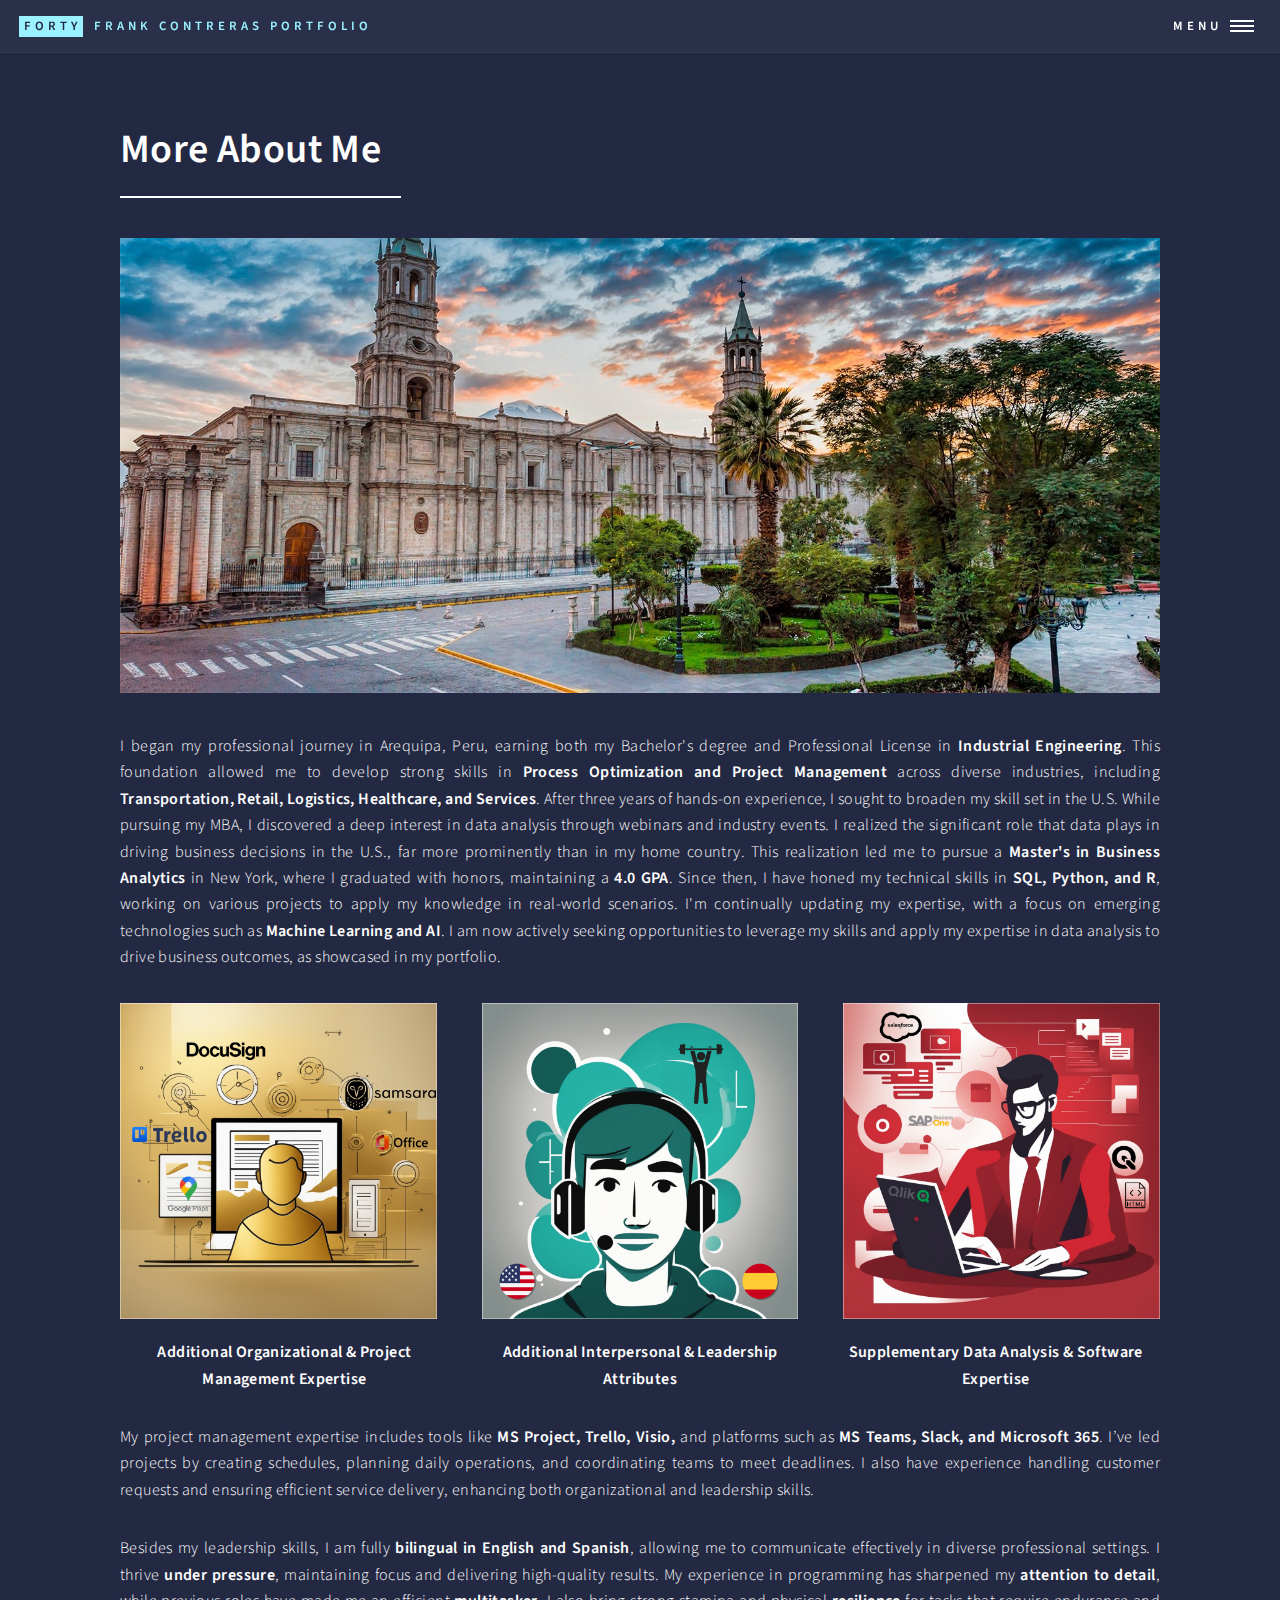
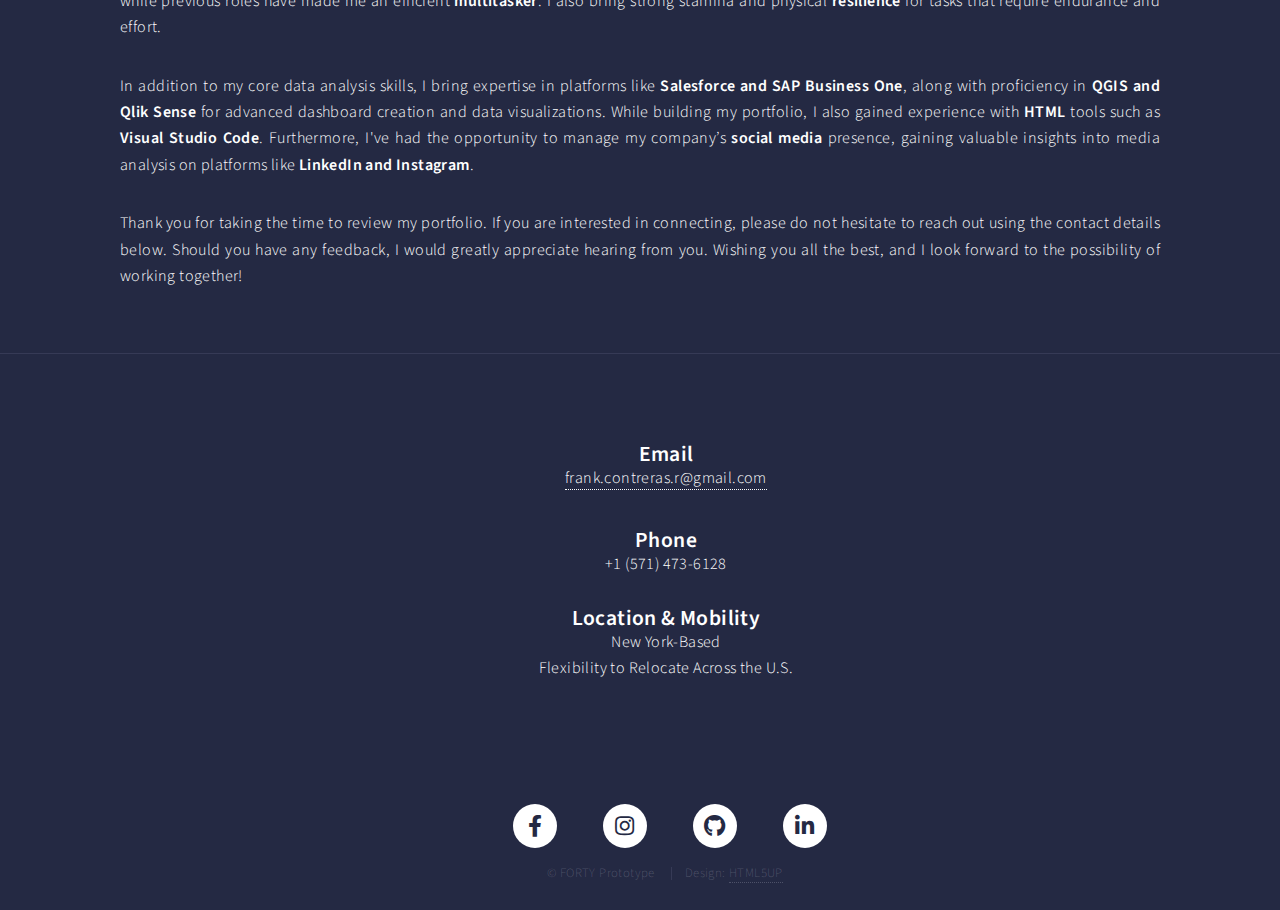
==== generic.html @ 49989ccb "Add files via upload" ====
<!DOCTYPE HTML>
<!--
	Forty by HTML5 UP
	html5up.net | @ajlkn
	Free for personal and commercial use under the CCA 3.0 license (html5up.net/license)
-->
<html>
	<head>
		<title>Generic - Forty by HTML5 UP</title>
		<meta charset="utf-8" />
		<meta name="viewport" content="width=device-width, initial-scale=1, user-scalable=no" />
		<link rel="stylesheet" href="assets/css/main.css" />
		<noscript><link rel="stylesheet" href="assets/css/noscript.css" /></noscript>
	</head>
	<body class="is-preload">

		<!-- Wrapper -->
			<div id="wrapper">

				<!-- Header -->
					<header id="header">
						<a href="index.html" class="logo"><strong>Forty</strong> <span>Frank Contreras Portfolio</span></a>
						<nav>
							<a href="#menu">Menu</a>
						</nav>
					</header>

				<!-- Menu -->
					<nav id="menu">
						<ul class="links">
							<li><a href="index.html">Home</a></li>
							<li><a href="generic.html">About Me</a></li>							
						</ul>
						<ul class="actions stacked">
							<li><a href="https://www.linkedin.com/in/frankcontrerasramos/details/certifications/" class="button primary fit">Explore Certifications</a></li>
							<li><a href="https://waykitech.com/" class="button fit">Consulting Services</a></li>
							
						</ul>
					</nav>

				<!-- Main -->
					<div id="main" class="alt">
							<style>
								.image-grid {
									display: flex;
									justify-content: space-between;
									gap: 45px;
									margin-top: 20px;									
								}
								.image-grid img {
									width: 100%; /* Ensures three images fit in one row with some spacing */
									height: auto;
								}
								.image-descriptions {
									display: flex;
									justify-content: space-between;
									margin-top: 20px;
								}
								.image-descriptions p {
									width: 31.6%;
									text-align: center;
								}
							</style>
						<!-- One -->
							<section id="one">
								<div class="inner">
									<header class="major">
										<h1>More About Me</h1>
									</header>
									<span class="image main"><img src="images/Generic.jpg" alt="" /></span>
									<p style="text-align: justify;">I began my professional journey in Arequipa, Peru, earning both my Bachelor's degree and Professional License in <b>Industrial Engineering</b>. This foundation allowed me to develop strong skills in <b>Process Optimization and Project Management</b> across diverse industries, including <b>Transportation, Retail, Logistics, Healthcare, and Services</b>. After three years of hands-on experience, I sought to broaden my skill set in the U.S. While pursuing my MBA, I discovered a deep interest in data analysis through webinars and industry events. I realized the significant role that data plays in driving business decisions in the U.S., far more prominently than in my home country. This realization led me to pursue a <b>Master's in Business Analytics</b> in New York, where I graduated with honors, maintaining a <b>4.0 GPA</b>. Since then, I have honed my technical skills in <b>SQL, Python, and R</b>, working on various projects to apply my knowledge in real-world scenarios. I'm continually updating my expertise, with a focus on emerging technologies such as <b>Machine Learning and AI</b>. I am now actively seeking opportunities to leverage my skills and apply my expertise in data analysis to drive business outcomes, as showcased in my portfolio.</p>
									
									<div class="image-grid">
										<span class="image"><img src="images/Skills01.jpg" alt="" /></span>
										<span class="image"><img src="images/Skills02.jpg" alt="" /></span>
										<span class="image"><img src="images/Skills03.jpg" alt="" /></span>
									</div>
									<div class="image-descriptions">
										<p><b>Additional Organizational & Project Management Expertise</b></p>
										<p><b>Additional Interpersonal & Leadership Attributes</b></p>
										<p><b>Supplementary Data Analysis & Software Expertise</b></p>
									</div>
									<p style="text-align: justify;">My project management expertise includes tools like <b>MS Project, Trello, Visio,</b> and platforms such as <b>MS Teams, Slack, and Microsoft 365</b>. I’ve led projects by creating schedules, planning daily operations, and coordinating teams to meet deadlines. I also have experience handling customer requests and ensuring efficient service delivery, enhancing both organizational and leadership skills.</p>
									<p style="text-align: justify;">Besides my leadership skills, I am fully <b>bilingual in English and Spanish</b>, allowing me to communicate effectively in diverse professional settings. I thrive <b>under pressure</b>, maintaining focus and delivering high-quality results. My experience in programming has sharpened my <b>attention to detail</b>, while previous roles have made me an efficient <b>multitasker</b>. I also bring strong stamina and physical <b>resilience</b> for tasks that require endurance and effort.</p>
									<p style="text-align: justify;">In addition to my core data analysis skills, I bring expertise in platforms like <b>Salesforce and SAP Business One</b>, along with proficiency in <b>QGIS and Qlik Sense</b> for advanced dashboard creation and data visualizations. While building my portfolio, I also gained experience with <b>HTML</b> tools such as <b>Visual Studio Code</b>. Furthermore, I've had the opportunity to manage my company’s <b>social media</b> presence, gaining valuable insights into media analysis on platforms like <b>LinkedIn and Instagram</b>.</p>
									<p style="text-align: justify;">Thank you for taking the time to review my portfolio. If you are interested in connecting, please do not hesitate to reach out using the contact details below. Should you have any feedback, I would greatly appreciate hearing from you. Wishing you all the best, and I look forward to the possibility of working together!</p>
								</div>
								
							</section>

					</div>

				<!-- Contact -->
				<section class="split-container">
					<div class="contact-section">
						<section>
							<div class="contact-method">
								<h3>Email</h3>
								<a href="https://mail.google.com/mail/u/0/?tab=rm&ogbl#inbox?compose=CllgCJZdBjcpvDpJVfNhsmKxRScvFkNspFSQgtRFnPgzQWhGccGJBnQRvLmhJVtBPKSPDkTdZDV"target="_blank" rel="noopener noreferrer">frank.contreras.r@gmail.com</a>
							</div>
							
						</section>
						<section>
							<div class="contact-method">
								<h3>Phone</h3>
								<span>+1 (571) 473-6128</span>
							</div>
						</section>
						<section>
							<div class="contact-method">
								<h3>Location & Mobility</h3>
								<span>New York-Based<br /> Flexibility to Relocate Across the U.S.</span>
							</div>
						</section>
																	
					</div>
					<div class="footer-section">
						<!-- Footer -->
						<footer id="footer">
							<div class="inner">
								<ul class="icons">
									<li><a href="https://www.facebook.com/frank.contreras.927/" class="icon brands alt fa-facebook-f"><span class="label">Facebook</span></a></li>
									<li><a href="https://www.instagram.com/frank.contreras.927/" class="icon brands alt fa-instagram"><span class="label">Instagram</span></a></li>
									<li><a href="https://github.com/FrankCoRa" class="icon brands alt fa-github"><span class="label">GitHub</span></a></li>
									<li><a href="https://www.linkedin.com/in/frankcontrerasramos/" class="icon brands alt fa-linkedin-in"><span class="label">LinkedIn</span></a></li>
								</ul>
								<ul class="copyright">
									<li>&copy; FORTY Prototype</li>
									<li style="margin-right: -50px;">Design: <a href="https://html5up.net">HTML5UP</a></li>
								</ul>
								
							</div>
						</footer>
					</div>
					
					<style>/* Container for contact info */
						.contact-section {
							display: flex;
							flex-direction: column;   /* Stack the sections vertically */
							justify-content: center;  /* Center the content vertically */
							align-items: center;      /* Center the content horizontally */
							height: 50vh;            /* Full viewport height for vertical centering */
							text-align: center;       /* Center text inside the sections */
						}
						
						/* Each contact method should have space and be centered */
						.contact-method {
							margin-bottom: 40px; /* Space between each contact method */
						}
						
						/* Optional styling for links */
						.contact-method a {
							text-decoration: none; /* Remove underline from links */
							color: #ffffff;           /* Black text for links, you can customize */
						}
						
						.contact-method span, .contact-method h3 {
							display: block;
							margin: -8px 0; /* Add some space between title and content */
						}
						/* Flexbox container for the footer */
						#footer .inner {
							display: flex;
							flex-direction: column;
							align-items: center;   /* Center align all content */
							justify-content: center;
						}
					
						.icons {
							list-style: none;
							display: flex;
							justify-content: center;   /* Ensure horizontal centering */
							align-items: center;       /* Ensure vertical alignment */
							gap: 30px;                 /* Adjust spacing between icons */
							padding: 0;
							margin: 0px auto;         /* Center horizontally within the container */
							position: relative;        /* Position the icons relative to its container */
							left: 30px;                /* Shift the icons 20px to the right */
						}		

						/* Individual list items (icons) */
						.icons li {
							display: inline-block;
							text-align: center;        /* Center the content inside each list item */
						}

						/* Styling for icons */
						.icons .icon {
							font-size: 22px;           /* Increase the icon size if desired */
						}
					
						/* Optional: Adjust the size of the entire footer section */
						.footer-section {
							text-align: center;
							padding: 0px 0;
							background-color: #242943; /* Optional: Add background color */
						}
					
						/* Styling for copyright text */
						.copyright {
							margin-top: 15px;
						}
					
						/* General reset for margins and padding */
						h3, a, span {
							margin: 0;
							padding: 0;
						}
					</style>
				</section>

			</div>

		<!-- Scripts -->
			<script src="assets/js/jquery.min.js"></script>
			<script src="assets/js/jquery.scrolly.min.js"></script>
			<script src="assets/js/jquery.scrollex.min.js"></script>
			<script src="assets/js/browser.min.js"></script>
			<script src="assets/js/breakpoints.min.js"></script>
			<script src="assets/js/util.js"></script>
			<script src="assets/js/main.js"></script>

	</body>
</html>
---- assets/css/main.css ----
@import url(fontawesome-all.min.css);
@import url("https://fonts.googleapis.com/css?family=Source+Sans+Pro:300,300italic,600,600italic");

/*
	Forty by HTML5 UP
	html5up.net | @ajlkn
	Free for personal and commercial use under the CCA 3.0 license (html5up.net/license)
*/

html, body, div, span, applet, object,
iframe, h1, h2, h3, h4, h5, h6, p, blockquote,
pre, a, abbr, acronym, address, big, cite,
code, del, dfn, em, img, ins, kbd, q, s, samp,
small, strike, strong, sub, sup, tt, var, b,
u, i, center, dl, dt, dd, ol, ul, li, fieldset,
form, label, legend, table, caption, tbody,
tfoot, thead, tr, th, td, article, aside,
canvas, details, embed, figure, figcaption,
footer, header, hgroup, menu, nav, output, ruby,
section, summary, time, mark, audio, video {
	margin: 0;
	padding: 0;
	border: 0;
	font-size: 100%;
	font: inherit;
	vertical-align: baseline;}

article, aside, details, figcaption, figure,
footer, header, hgroup, menu, nav, section {
	display: block;}

body {
	line-height: 1;
}

ol, ul {
	list-style: none;
}

blockquote, q {
	quotes: none;
}

	blockquote:before, blockquote:after, q:before, q:after {
		content: '';
		content: none;
	}

table {
	border-collapse: collapse;
	border-spacing: 0;
}

body {
	-webkit-text-size-adjust: none;
}

mark {
	background-color: transparent;
	color: inherit;
}

input::-moz-focus-inner {
	border: 0;
	padding: 0;
}

input, select, textarea {
	-moz-appearance: none;
	-webkit-appearance: none;
	-ms-appearance: none;
	appearance: none;
}

/* Basic */

	@-ms-viewport {
		width: device-width;
	}

	body {
		-ms-overflow-style: scrollbar;
	}

	@media screen and (max-width: 480px) {

		html, body {
			min-width: 320px;
		}

	}

	html {
		box-sizing: border-box;
	}

	*, *:before, *:after {
		box-sizing: inherit;
	}

	body {
		background: #242943;
	}

		body.is-preload *, body.is-preload *:before, body.is-preload *:after {
			-moz-animation: none !important;
			-webkit-animation: none !important;
			-ms-animation: none !important;
			animation: none !important;
			-moz-transition: none !important;
			-webkit-transition: none !important;
			-ms-transition: none !important;
			transition: none !important;
		}

/* Type */

	body, input, select, textarea {
		color: #ffffff;
		font-family: "Source Sans Pro", Helvetica, sans-serif;
		font-size: 17pt;
		font-weight: 300;
		letter-spacing: 0.025em;
		line-height: 1.65;
	}

		@media screen and (max-width: 1680px) {

			body, input, select, textarea {
				font-size: 14pt;
			}

		}

		@media screen and (max-width: 1280px) {

			body, input, select, textarea {
				font-size: 12pt;
			}

		}

		@media screen and (max-width: 360px) {

			body, input, select, textarea {
				font-size: 11pt;
			}

		}

	a {
		-moz-transition: color 0.2s ease-in-out, border-bottom-color 0.2s ease-in-out;
		-webkit-transition: color 0.2s ease-in-out, border-bottom-color 0.2s ease-in-out;
		-ms-transition: color 0.2s ease-in-out, border-bottom-color 0.2s ease-in-out;
		transition: color 0.2s ease-in-out, border-bottom-color 0.2s ease-in-out;
		border-bottom: dotted 1px;
		color: inherit;
		text-decoration: none;
	}

		a:hover {
			border-bottom-color: transparent;
			color: #9bf1ff !important;
		}

		a:active {
			color: #53e3fb !important;
		}

	strong, b {
		color: #ffffff;
		font-weight: 600;
	}

	em, i {
		font-style: italic;
	}

	p {
		margin: 0 0 2em 0;
	}

	h1, h2, h3, h4, h5, h6 {
		color: #ffffff;
		font-weight: 600;
		line-height: 1.65;
		margin: 0 0 1em 0;
	}

		h1 a, h2 a, h3 a, h4 a, h5 a, h6 a {
			color: inherit;
			border-bottom: 0;
		}

	h1 {
		font-size: 2.5em;
	}

	h2 {
		font-size: 1.75em;
	}

	h3 {
		font-size: 1.35em;
	}

	h4 {
		font-size: 1.1em;
	}

	h5 {
		font-size: 0.9em;
	}

	h6 {
		font-size: 0.7em;
	}

	@media screen and (max-width: 736px) {

		h1 {
			font-size: 2em;
		}

		h2 {
			font-size: 1.5em;
		}

		h3 {
			font-size: 1.25em;
		}

	}

	sub {
		font-size: 0.8em;
		position: relative;
		top: 0.5em;
	}

	sup {
		font-size: 0.8em;
		position: relative;
		top: -0.5em;
	}

	blockquote {
		border-left: solid 4px rgba(212, 212, 255, 0.1);
		font-style: italic;
		margin: 0 0 2em 0;
		padding: 0.5em 0 0.5em 2em;
	}

	code {
		background: rgba(212, 212, 255, 0.035);
		font-family: "Courier New", monospace;
		font-size: 0.9em;
		margin: 0 0.25em;
		padding: 0.25em 0.65em;
	}

	pre {
		-webkit-overflow-scrolling: touch;
		font-family: "Courier New", monospace;
		font-size: 0.9em;
		margin: 0 0 2em 0;
	}

		pre code {
			display: block;
			line-height: 1.75;
			padding: 1em 1.5em;
			overflow-x: auto;
		}

	hr {
		border: 0;
		border-bottom: solid 1px rgba(212, 212, 255, 0.1);
		margin: 2em 0;
	}

		hr.major {
			margin: 3em 0;
		}

	.align-left {
		text-align: left;
	}

	.align-center {
		text-align: center;
	}

	.align-right {
		text-align: right;
	}

/* Row */

	.row {
		display: flex;
		flex-wrap: wrap;
		box-sizing: border-box;
		align-items: stretch;
	}

		.row > * {
			box-sizing: border-box;
		}

		.row.gtr-uniform > * > :last-child {
			margin-bottom: 0;
		}

		.row.aln-left {
			justify-content: flex-start;
		}

		.row.aln-center {
			justify-content: center;
		}

		.row.aln-right {
			justify-content: flex-end;
		}

		.row.aln-top {
			align-items: flex-start;
		}

		.row.aln-middle {
			align-items: center;
		}

		.row.aln-bottom {
			align-items: flex-end;
		}

		.row > .imp {
			order: -1;
		}

		.row > .col-1 {
			width: 8.33333%;
		}

		.row > .off-1 {
			margin-left: 8.33333%;
		}

		.row > .col-2 {
			width: 16.66667%;
		}

		.row > .off-2 {
			margin-left: 16.66667%;
		}

		.row > .col-3 {
			width: 25%;
		}

		.row > .off-3 {
			margin-left: 25%;
		}

		.row > .col-4 {
			width: 33.33333%;
		}

		.row > .off-4 {
			margin-left: 33.33333%;
		}

		.row > .col-5 {
			width: 41.66667%;
		}

		.row > .off-5 {
			margin-left: 41.66667%;
		}

		.row > .col-6 {
			width: 50%;
		}

		.row > .off-6 {
			margin-left: 50%;
		}

		.row > .col-7 {
			width: 58.33333%;
		}

		.row > .off-7 {
			margin-left: 58.33333%;
		}

		.row > .col-8 {
			width: 66.66667%;
		}

		.row > .off-8 {
			margin-left: 66.66667%;
		}

		.row > .col-9 {
			width: 75%;
		}

		.row > .off-9 {
			margin-left: 75%;
		}

		.row > .col-10 {
			width: 83.33333%;
		}

		.row > .off-10 {
			margin-left: 83.33333%;
		}

		.row > .col-11 {
			width: 91.66667%;
		}

		.row > .off-11 {
			margin-left: 91.66667%;
		}

		.row > .col-12 {
			width: 100%;
		}

		.row > .off-12 {
			margin-left: 100%;
		}

		.row.gtr-0 {
			margin-top: 0;
			margin-left: 0em;
		}

			.row.gtr-0 > * {
				padding: 0 0 0 0em;
			}

			.row.gtr-0.gtr-uniform {
				margin-top: 0em;
			}

				.row.gtr-0.gtr-uniform > * {
					padding-top: 0em;
				}

		.row.gtr-25 {
			margin-top: 0;
			margin-left: -0.5em;
		}

			.row.gtr-25 > * {
				padding: 0 0 0 0.5em;
			}

			.row.gtr-25.gtr-uniform {
				margin-top: -0.5em;
			}

				.row.gtr-25.gtr-uniform > * {
					padding-top: 0.5em;
				}

		.row.gtr-50 {
			margin-top: 0;
			margin-left: -1em;
		}

			.row.gtr-50 > * {
				padding: 0 0 0 1em;
			}

			.row.gtr-50.gtr-uniform {
				margin-top: -1em;
			}

				.row.gtr-50.gtr-uniform > * {
					padding-top: 1em;
				}

		.row {
			margin-top: 0;
			margin-left: -2em;
		}

			.row > * {
				padding: 0 0 0 2em;
			}

			.row.gtr-uniform {
				margin-top: -2em;
			}

				.row.gtr-uniform > * {
					padding-top: 2em;
				}

		.row.gtr-150 {
			margin-top: 0;
			margin-left: -3em;
		}

			.row.gtr-150 > * {
				padding: 0 0 0 3em;
			}

			.row.gtr-150.gtr-uniform {
				margin-top: -3em;
			}

				.row.gtr-150.gtr-uniform > * {
					padding-top: 3em;
				}

		.row.gtr-200 {
			margin-top: 0;
			margin-left: -4em;
		}

			.row.gtr-200 > * {
				padding: 0 0 0 4em;
			}

			.row.gtr-200.gtr-uniform {
				margin-top: -4em;
			}

				.row.gtr-200.gtr-uniform > * {
					padding-top: 4em;
				}

		@media screen and (max-width: 1680px) {

			.row {
				display: flex;
				flex-wrap: wrap;
				box-sizing: border-box;
				align-items: stretch;
			}

				.row > * {
					box-sizing: border-box;
				}

				.row.gtr-uniform > * > :last-child {
					margin-bottom: 0;
				}

				.row.aln-left {
					justify-content: flex-start;
				}

				.row.aln-center {
					justify-content: center;
				}

				.row.aln-right {
					justify-content: flex-end;
				}

				.row.aln-top {
					align-items: flex-start;
				}

				.row.aln-middle {
					align-items: center;
				}

				.row.aln-bottom {
					align-items: flex-end;
				}

				.row > .imp-xlarge {
					order: -1;
				}

				.row > .col-1-xlarge {
					width: 8.33333%;
				}

				.row > .off-1-xlarge {
					margin-left: 8.33333%;
				}

				.row > .col-2-xlarge {
					width: 16.66667%;
				}

				.row > .off-2-xlarge {
					margin-left: 16.66667%;
				}

				.row > .col-3-xlarge {
					width: 25%;
				}

				.row > .off-3-xlarge {
					margin-left: 25%;
				}

				.row > .col-4-xlarge {
					width: 33.33333%;
				}

				.row > .off-4-xlarge {
					margin-left: 33.33333%;
				}

				.row > .col-5-xlarge {
					width: 41.66667%;
				}

				.row > .off-5-xlarge {
					margin-left: 41.66667%;
				}

				.row > .col-6-xlarge {
					width: 50%;
				}

				.row > .off-6-xlarge {
					margin-left: 50%;
				}

				.row > .col-7-xlarge {
					width: 58.33333%;
				}

				.row > .off-7-xlarge {
					margin-left: 58.33333%;
				}

				.row > .col-8-xlarge {
					width: 66.66667%;
				}

				.row > .off-8-xlarge {
					margin-left: 66.66667%;
				}

				.row > .col-9-xlarge {
					width: 75%;
				}

				.row > .off-9-xlarge {
					margin-left: 75%;
				}

				.row > .col-10-xlarge {
					width: 83.33333%;
				}

				.row > .off-10-xlarge {
					margin-left: 83.33333%;
				}

				.row > .col-11-xlarge {
					width: 91.66667%;
				}

				.row > .off-11-xlarge {
					margin-left: 91.66667%;
				}

				.row > .col-12-xlarge {
					width: 100%;
				}

				.row > .off-12-xlarge {
					margin-left: 100%;
				}

				.row.gtr-0 {
					margin-top: 0;
					margin-left: 0em;
				}

					.row.gtr-0 > * {
						padding: 0 0 0 0em;
					}

					.row.gtr-0.gtr-uniform {
						margin-top: 0em;
					}

						.row.gtr-0.gtr-uniform > * {
							padding-top: 0em;
						}

				.row.gtr-25 {
					margin-top: 0;
					margin-left: -0.5em;
				}

					.row.gtr-25 > * {
						padding: 0 0 0 0.5em;
					}

					.row.gtr-25.gtr-uniform {
						margin-top: -0.5em;
					}

						.row.gtr-25.gtr-uniform > * {
							padding-top: 0.5em;
						}

				.row.gtr-50 {
					margin-top: 0;
					margin-left: -1em;
				}

					.row.gtr-50 > * {
						padding: 0 0 0 1em;
					}

					.row.gtr-50.gtr-uniform {
						margin-top: -1em;
					}

						.row.gtr-50.gtr-uniform > * {
							padding-top: 1em;
						}

				.row {
					margin-top: 0;
					margin-left: -2em;
				}

					.row > * {
						padding: 0 0 0 2em;
					}

					.row.gtr-uniform {
						margin-top: -2em;
					}

						.row.gtr-uniform > * {
							padding-top: 2em;
						}

				.row.gtr-150 {
					margin-top: 0;
					margin-left: -3em;
				}

					.row.gtr-150 > * {
						padding: 0 0 0 3em;
					}

					.row.gtr-150.gtr-uniform {
						margin-top: -3em;
					}

						.row.gtr-150.gtr-uniform > * {
							padding-top: 3em;
						}

				.row.gtr-200 {
					margin-top: 0;
					margin-left: -4em;
				}

					.row.gtr-200 > * {
						padding: 0 0 0 4em;
					}

					.row.gtr-200.gtr-uniform {
						margin-top: -4em;
					}

						.row.gtr-200.gtr-uniform > * {
							padding-top: 4em;
						}

		}

		@media screen and (max-width: 1280px) {

			.row {
				display: flex;
				flex-wrap: wrap;
				box-sizing: border-box;
				align-items: stretch;
			}

				.row > * {
					box-sizing: border-box;
				}

				.row.gtr-uniform > * > :last-child {
					margin-bottom: 0;
				}

				.row.aln-left {
					justify-content: flex-start;
				}

				.row.aln-center {
					justify-content: center;
				}

				.row.aln-right {
					justify-content: flex-end;
				}

				.row.aln-top {
					align-items: flex-start;
				}

				.row.aln-middle {
					align-items: center;
				}

				.row.aln-bottom {
					align-items: flex-end;
				}

				.row > .imp-large {
					order: -1;
				}

				.row > .col-1-large {
					width: 8.33333%;
				}

				.row > .off-1-large {
					margin-left: 8.33333%;
				}

				.row > .col-2-large {
					width: 16.66667%;
				}

				.row > .off-2-large {
					margin-left: 16.66667%;
				}

				.row > .col-3-large {
					width: 25%;
				}

				.row > .off-3-large {
					margin-left: 25%;
				}

				.row > .col-4-large {
					width: 33.33333%;
				}

				.row > .off-4-large {
					margin-left: 33.33333%;
				}

				.row > .col-5-large {
					width: 41.66667%;
				}

				.row > .off-5-large {
					margin-left: 41.66667%;
				}

				.row > .col-6-large {
					width: 50%;
				}

				.row > .off-6-large {
					margin-left: 50%;
				}

				.row > .col-7-large {
					width: 58.33333%;
				}

				.row > .off-7-large {
					margin-left: 58.33333%;
				}

				.row > .col-8-large {
					width: 66.66667%;
				}

				.row > .off-8-large {
					margin-left: 66.66667%;
				}

				.row > .col-9-large {
					width: 75%;
				}

				.row > .off-9-large {
					margin-left: 75%;
				}

				.row > .col-10-large {
					width: 83.33333%;
				}

				.row > .off-10-large {
					margin-left: 83.33333%;
				}

				.row > .col-11-large {
					width: 91.66667%;
				}

				.row > .off-11-large {
					margin-left: 91.66667%;
				}

				.row > .col-12-large {
					width: 100%;
				}

				.row > .off-12-large {
					margin-left: 100%;
				}

				.row.gtr-0 {
					margin-top: 0;
					margin-left: 0em;
				}

					.row.gtr-0 > * {
						padding: 0 0 0 0em;
					}

					.row.gtr-0.gtr-uniform {
						margin-top: 0em;
					}

						.row.gtr-0.gtr-uniform > * {
							padding-top: 0em;
						}

				.row.gtr-25 {
					margin-top: 0;
					margin-left: -0.375em;
				}

					.row.gtr-25 > * {
						padding: 0 0 0 0.375em;
					}

					.row.gtr-25.gtr-uniform {
						margin-top: -0.375em;
					}

						.row.gtr-25.gtr-uniform > * {
							padding-top: 0.375em;
						}

				.row.gtr-50 {
					margin-top: 0;
					margin-left: -0.75em;
				}

					.row.gtr-50 > * {
						padding: 0 0 0 0.75em;
					}

					.row.gtr-50.gtr-uniform {
						margin-top: -0.75em;
					}

						.row.gtr-50.gtr-uniform > * {
							padding-top: 0.75em;
						}

				.row {
					margin-top: 0;
					margin-left: -1.5em;
				}

					.row > * {
						padding: 0 0 0 1.5em;
					}

					.row.gtr-uniform {
						margin-top: -1.5em;
					}

						.row.gtr-uniform > * {
							padding-top: 1.5em;
						}

				.row.gtr-150 {
					margin-top: 0;
					margin-left: -2.25em;
				}

					.row.gtr-150 > * {
						padding: 0 0 0 2.25em;
					}

					.row.gtr-150.gtr-uniform {
						margin-top: -2.25em;
					}

						.row.gtr-150.gtr-uniform > * {
							padding-top: 2.25em;
						}

				.row.gtr-200 {
					margin-top: 0;
					margin-left: -3em;
				}

					.row.gtr-200 > * {
						padding: 0 0 0 3em;
					}

					.row.gtr-200.gtr-uniform {
						margin-top: -3em;
					}

						.row.gtr-200.gtr-uniform > * {
							padding-top: 3em;
						}

		}

		@media screen and (max-width: 980px) {

			.row {
				display: flex;
				flex-wrap: wrap;
				box-sizing: border-box;
				align-items: stretch;
			}

				.row > * {
					box-sizing: border-box;
				}

				.row.gtr-uniform > * > :last-child {
					margin-bottom: 0;
				}

				.row.aln-left {
					justify-content: flex-start;
				}

				.row.aln-center {
					justify-content: center;
				}

				.row.aln-right {
					justify-content: flex-end;
				}

				.row.aln-top {
					align-items: flex-start;
				}

				.row.aln-middle {
					align-items: center;
				}

				.row.aln-bottom {
					align-items: flex-end;
				}

				.row > .imp-medium {
					order: -1;
				}

				.row > .col-1-medium {
					width: 8.33333%;
				}

				.row > .off-1-medium {
					margin-left: 8.33333%;
				}

				.row > .col-2-medium {
					width: 16.66667%;
				}

				.row > .off-2-medium {
					margin-left: 16.66667%;
				}

				.row > .col-3-medium {
					width: 25%;
				}

				.row > .off-3-medium {
					margin-left: 25%;
				}

				.row > .col-4-medium {
					width: 33.33333%;
				}

				.row > .off-4-medium {
					margin-left: 33.33333%;
				}

				.row > .col-5-medium {
					width: 41.66667%;
				}

				.row > .off-5-medium {
					margin-left: 41.66667%;
				}

				.row > .col-6-medium {
					width: 50%;
				}

				.row > .off-6-medium {
					margin-left: 50%;
				}

				.row > .col-7-medium {
					width: 58.33333%;
				}

				.row > .off-7-medium {
					margin-left: 58.33333%;
				}

				.row > .col-8-medium {
					width: 66.66667%;
				}

				.row > .off-8-medium {
					margin-left: 66.66667%;
				}

				.row > .col-9-medium {
					width: 75%;
				}

				.row > .off-9-medium {
					margin-left: 75%;
				}

				.row > .col-10-medium {
					width: 83.33333%;
				}

				.row > .off-10-medium {
					margin-left: 83.33333%;
				}

				.row > .col-11-medium {
					width: 91.66667%;
				}

				.row > .off-11-medium {
					margin-left: 91.66667%;
				}

				.row > .col-12-medium {
					width: 100%;
				}

				.row > .off-12-medium {
					margin-left: 100%;
				}

				.row.gtr-0 {
					margin-top: 0;
					margin-left: 0em;
				}

					.row.gtr-0 > * {
						padding: 0 0 0 0em;
					}

					.row.gtr-0.gtr-uniform {
						margin-top: 0em;
					}

						.row.gtr-0.gtr-uniform > * {
							padding-top: 0em;
						}

				.row.gtr-25 {
					margin-top: 0;
					margin-left: -0.375em;
				}

					.row.gtr-25 > * {
						padding: 0 0 0 0.375em;
					}

					.row.gtr-25.gtr-uniform {
						margin-top: -0.375em;
					}

						.row.gtr-25.gtr-uniform > * {
							padding-top: 0.375em;
						}

				.row.gtr-50 {
					margin-top: 0;
					margin-left: -0.75em;
				}

					.row.gtr-50 > * {
						padding: 0 0 0 0.75em;
					}

					.row.gtr-50.gtr-uniform {
						margin-top: -0.75em;
					}

						.row.gtr-50.gtr-uniform > * {
							padding-top: 0.75em;
						}

				.row {
					margin-top: 0;
					margin-left: -1.5em;
				}

					.row > * {
						padding: 0 0 0 1.5em;
					}

					.row.gtr-uniform {
						margin-top: -1.5em;
					}

						.row.gtr-uniform > * {
							padding-top: 1.5em;
						}

				.row.gtr-150 {
					margin-top: 0;
					margin-left: -2.25em;
				}

					.row.gtr-150 > * {
						padding: 0 0 0 2.25em;
					}

					.row.gtr-150.gtr-uniform {
						margin-top: -2.25em;
					}

						.row.gtr-150.gtr-uniform > * {
							padding-top: 2.25em;
						}

				.row.gtr-200 {
					margin-top: 0;
					margin-left: -3em;
				}

					.row.gtr-200 > * {
						padding: 0 0 0 3em;
					}

					.row.gtr-200.gtr-uniform {
						margin-top: -3em;
					}

						.row.gtr-200.gtr-uniform > * {
							padding-top: 3em;
						}

		}

		@media screen and (max-width: 736px) {

			.row {
				display: flex;
				flex-wrap: wrap;
				box-sizing: border-box;
				align-items: stretch;
			}

				.row > * {
					box-sizing: border-box;
				}

				.row.gtr-uniform > * > :last-child {
					margin-bottom: 0;
				}

				.row.aln-left {
					justify-content: flex-start;
				}

				.row.aln-center {
					justify-content: center;
				}

				.row.aln-right {
					justify-content: flex-end;
				}

				.row.aln-top {
					align-items: flex-start;
				}

				.row.aln-middle {
					align-items: center;
				}

				.row.aln-bottom {
					align-items: flex-end;
				}

				.row > .imp-small {
					order: -1;
				}

				.row > .col-1-small {
					width: 8.33333%;
				}

				.row > .off-1-small {
					margin-left: 8.33333%;
				}

				.row > .col-2-small {
					width: 16.66667%;
				}

				.row > .off-2-small {
					margin-left: 16.66667%;
				}

				.row > .col-3-small {
					width: 25%;
				}

				.row > .off-3-small {
					margin-left: 25%;
				}

				.row > .col-4-small {
					width: 33.33333%;
				}

				.row > .off-4-small {
					margin-left: 33.33333%;
				}

				.row > .col-5-small {
					width: 41.66667%;
				}

				.row > .off-5-small {
					margin-left: 41.66667%;
				}

				.row > .col-6-small {
					width: 50%;
				}

				.row > .off-6-small {
					margin-left: 50%;
				}

				.row > .col-7-small {
					width: 58.33333%;
				}

				.row > .off-7-small {
					margin-left: 58.33333%;
				}

				.row > .col-8-small {
					width: 66.66667%;
				}

				.row > .off-8-small {
					margin-left: 66.66667%;
				}

				.row > .col-9-small {
					width: 75%;
				}

				.row > .off-9-small {
					margin-left: 75%;
				}

				.row > .col-10-small {
					width: 83.33333%;
				}

				.row > .off-10-small {
					margin-left: 83.33333%;
				}

				.row > .col-11-small {
					width: 91.66667%;
				}

				.row > .off-11-small {
					margin-left: 91.66667%;
				}

				.row > .col-12-small {
					width: 100%;
				}

				.row > .off-12-small {
					margin-left: 100%;
				}

				.row.gtr-0 {
					margin-top: 0;
					margin-left: 0em;
				}

					.row.gtr-0 > * {
						padding: 0 0 0 0em;
					}

					.row.gtr-0.gtr-uniform {
						margin-top: 0em;
					}

						.row.gtr-0.gtr-uniform > * {
							padding-top: 0em;
						}

				.row.gtr-25 {
					margin-top: 0;
					margin-left: -0.3125em;
				}

					.row.gtr-25 > * {
						padding: 0 0 0 0.3125em;
					}

					.row.gtr-25.gtr-uniform {
						margin-top: -0.3125em;
					}

						.row.gtr-25.gtr-uniform > * {
							padding-top: 0.3125em;
						}

				.row.gtr-50 {
					margin-top: 0;
					margin-left: -0.625em;
				}

					.row.gtr-50 > * {
						padding: 0 0 0 0.625em;
					}

					.row.gtr-50.gtr-uniform {
						margin-top: -0.625em;
					}

						.row.gtr-50.gtr-uniform > * {
							padding-top: 0.625em;
						}

				.row {
					margin-top: 0;
					margin-left: -1.25em;
				}

					.row > * {
						padding: 0 0 0 1.25em;
					}

					.row.gtr-uniform {
						margin-top: -1.25em;
					}

						.row.gtr-uniform > * {
							padding-top: 1.25em;
						}

				.row.gtr-150 {
					margin-top: 0;
					margin-left: -1.875em;
				}

					.row.gtr-150 > * {
						padding: 0 0 0 1.875em;
					}

					.row.gtr-150.gtr-uniform {
						margin-top: -1.875em;
					}

						.row.gtr-150.gtr-uniform > * {
							padding-top: 1.875em;
						}

				.row.gtr-200 {
					margin-top: 0;
					margin-left: -2.5em;
				}

					.row.gtr-200 > * {
						padding: 0 0 0 2.5em;
					}

					.row.gtr-200.gtr-uniform {
						margin-top: -2.5em;
					}

						.row.gtr-200.gtr-uniform > * {
							padding-top: 2.5em;
						}

		}

		@media screen and (max-width: 480px) {

			.row {
				display: flex;
				flex-wrap: wrap;
				box-sizing: border-box;
				align-items: stretch;
			}

				.row > * {
					box-sizing: border-box;
				}

				.row.gtr-uniform > * > :last-child {
					margin-bottom: 0;
				}

				.row.aln-left {
					justify-content: flex-start;
				}

				.row.aln-center {
					justify-content: center;
				}

				.row.aln-right {
					justify-content: flex-end;
				}

				.row.aln-top {
					align-items: flex-start;
				}

				.row.aln-middle {
					align-items: center;
				}

				.row.aln-bottom {
					align-items: flex-end;
				}

				.row > .imp-xsmall {
					order: -1;
				}

				.row > .col-1-xsmall {
					width: 8.33333%;
				}

				.row > .off-1-xsmall {
					margin-left: 8.33333%;
				}

				.row > .col-2-xsmall {
					width: 16.66667%;
				}

				.row > .off-2-xsmall {
					margin-left: 16.66667%;
				}

				.row > .col-3-xsmall {
					width: 25%;
				}

				.row > .off-3-xsmall {
					margin-left: 25%;
				}

				.row > .col-4-xsmall {
					width: 33.33333%;
				}

				.row > .off-4-xsmall {
					margin-left: 33.33333%;
				}

				.row > .col-5-xsmall {
					width: 41.66667%;
				}

				.row > .off-5-xsmall {
					margin-left: 41.66667%;
				}

				.row > .col-6-xsmall {
					width: 50%;
				}

				.row > .off-6-xsmall {
					margin-left: 50%;
				}

				.row > .col-7-xsmall {
					width: 58.33333%;
				}

				.row > .off-7-xsmall {
					margin-left: 58.33333%;
				}

				.row > .col-8-xsmall {
					width: 66.66667%;
				}

				.row > .off-8-xsmall {
					margin-left: 66.66667%;
				}

				.row > .col-9-xsmall {
					width: 75%;
				}

				.row > .off-9-xsmall {
					margin-left: 75%;
				}

				.row > .col-10-xsmall {
					width: 83.33333%;
				}

				.row > .off-10-xsmall {
					margin-left: 83.33333%;
				}

				.row > .col-11-xsmall {
					width: 91.66667%;
				}

				.row > .off-11-xsmall {
					margin-left: 91.66667%;
				}

				.row > .col-12-xsmall {
					width: 100%;
				}

				.row > .off-12-xsmall {
					margin-left: 100%;
				}

				.row.gtr-0 {
					margin-top: 0;
					margin-left: 0em;
				}

					.row.gtr-0 > * {
						padding: 0 0 0 0em;
					}

					.row.gtr-0.gtr-uniform {
						margin-top: 0em;
					}

						.row.gtr-0.gtr-uniform > * {
							padding-top: 0em;
						}

				.row.gtr-25 {
					margin-top: 0;
					margin-left: -0.3125em;
				}

					.row.gtr-25 > * {
						padding: 0 0 0 0.3125em;
					}

					.row.gtr-25.gtr-uniform {
						margin-top: -0.3125em;
					}

						.row.gtr-25.gtr-uniform > * {
							padding-top: 0.3125em;
						}

				.row.gtr-50 {
					margin-top: 0;
					margin-left: -0.625em;
				}

					.row.gtr-50 > * {
						padding: 0 0 0 0.625em;
					}

					.row.gtr-50.gtr-uniform {
						margin-top: -0.625em;
					}

						.row.gtr-50.gtr-uniform > * {
							padding-top: 0.625em;
						}

				.row {
					margin-top: 0;
					margin-left: -1.25em;
				}

					.row > * {
						padding: 0 0 0 1.25em;
					}

					.row.gtr-uniform {
						margin-top: -1.25em;
					}

						.row.gtr-uniform > * {
							padding-top: 1.25em;
						}

				.row.gtr-150 {
					margin-top: 0;
					margin-left: -1.875em;
				}

					.row.gtr-150 > * {
						padding: 0 0 0 1.875em;
					}

					.row.gtr-150.gtr-uniform {
						margin-top: -1.875em;
					}

						.row.gtr-150.gtr-uniform > * {
							padding-top: 1.875em;
						}

				.row.gtr-200 {
					margin-top: 0;
					margin-left: -2.5em;
				}

					.row.gtr-200 > * {
						padding: 0 0 0 2.5em;
					}

					.row.gtr-200.gtr-uniform {
						margin-top: -2.5em;
					}

						.row.gtr-200.gtr-uniform > * {
							padding-top: 2.5em;
						}

		}

/* Section/Article */

	section.special, article.special {
		text-align: center;
	}

	header.major {
		width: -moz-max-content;
		width: -webkit-max-content;
		width: -ms-max-content;
		width: max-content;
		margin-bottom: 2em;
	}

		header.major > :first-child {
			margin-bottom: 0;
			width: calc(100% + 0.5em);
		}

			header.major > :first-child:after {
				content: '';
				background-color: #ffffff;
				display: block;
				height: 2px;
				margin: 0.325em 0 0.5em 0;
				width: 100%;
			}

		header.major > p {
			font-size: 0.7em;
			font-weight: 600;
			letter-spacing: 0.25em;
			margin-bottom: 0;
			text-transform: uppercase;
		}

		body.is-ie header.major > :first-child:after {
			max-width: 9em;
		}

		body.is-ie header.major > h1:after {
			max-width: 100% !important;
		}

	@media screen and (max-width: 736px) {

		header.major > p br {
			display: none;
		}

	}

/* Form */

	form {
		margin: 0 0 2em 0;
	}

		form > :last-child {
			margin-bottom: 0;
		}

		form > .fields {
			display: -moz-flex;
			display: -webkit-flex;
			display: -ms-flex;
			display: flex;
			-moz-flex-wrap: wrap;
			-webkit-flex-wrap: wrap;
			-ms-flex-wrap: wrap;
			flex-wrap: wrap;
			width: calc(100% + 3em);
			margin: -1.5em 0 2em -1.5em;
		}

			form > .fields > .field {
				-moz-flex-grow: 0;
				-webkit-flex-grow: 0;
				-ms-flex-grow: 0;
				flex-grow: 0;
				-moz-flex-shrink: 0;
				-webkit-flex-shrink: 0;
				-ms-flex-shrink: 0;
				flex-shrink: 0;
				padding: 1.5em 0 0 1.5em;
				width: calc(100% - 1.5em);
			}

				form > .fields > .field.half {
					width: calc(50% - 0.75em);
				}

				form > .fields > .field.third {
					width: calc(100%/3 - 0.5em);
				}

				form > .fields > .field.quarter {
					width: calc(25% - 0.375em);
				}

		@media screen and (max-width: 480px) {

			form > .fields {
				width: calc(100% + 3em);
				margin: -1.5em 0 2em -1.5em;
			}

				form > .fields > .field {
					padding: 1.5em 0 0 1.5em;
					width: calc(100% - 1.5em);
				}

					form > .fields > .field.half {
						width: calc(100% - 1.5em);
					}

					form > .fields > .field.third {
						width: calc(100% - 1.5em);
					}

					form > .fields > .field.quarter {
						width: calc(100% - 1.5em);
					}

		}

	label {
		color: #ffffff;
		display: block;
		font-size: 0.8em;
		font-weight: 600;
		letter-spacing: 0.25em;
		margin: 0 0 1em 0;
		text-transform: uppercase;
	}

	input[type="text"],
	input[type="password"],
	input[type="email"],
	input[type="tel"],
	input[type="search"],
	input[type="url"],
	select,
	textarea {
		-moz-appearance: none;
		-webkit-appearance: none;
		-ms-appearance: none;
		appearance: none;
		background: rgba(212, 212, 255, 0.035);
		border: none;
		border-radius: 0;
		color: inherit;
		display: block;
		outline: 0;
		padding: 0 1em;
		text-decoration: none;
		width: 100%;
	}

		input[type="text"]:invalid,
		input[type="password"]:invalid,
		input[type="email"]:invalid,
		input[type="tel"]:invalid,
		input[type="search"]:invalid,
		input[type="url"]:invalid,
		select:invalid,
		textarea:invalid {
			box-shadow: none;
		}

		input[type="text"]:focus,
		input[type="password"]:focus,
		input[type="email"]:focus,
		input[type="tel"]:focus,
		input[type="search"]:focus,
		input[type="url"]:focus,
		select:focus,
		textarea:focus {
			border-color: #9bf1ff;
			box-shadow: 0 0 0 2px #9bf1ff;
		}

	select {
		background-image: url("data:image/svg+xml;charset=utf8,%3Csvg xmlns='http://www.w3.org/2000/svg' width='40' height='40' preserveAspectRatio='none' viewBox='0 0 40 40'%3E%3Cpath d='M9.4,12.3l10.4,10.4l10.4-10.4c0.2-0.2,0.5-0.4,0.9-0.4c0.3,0,0.6,0.1,0.9,0.4l3.3,3.3c0.2,0.2,0.4,0.5,0.4,0.9 c0,0.4-0.1,0.6-0.4,0.9L20.7,31.9c-0.2,0.2-0.5,0.4-0.9,0.4c-0.3,0-0.6-0.1-0.9-0.4L4.3,17.3c-0.2-0.2-0.4-0.5-0.4-0.9 c0-0.4,0.1-0.6,0.4-0.9l3.3-3.3c0.2-0.2,0.5-0.4,0.9-0.4S9.1,12.1,9.4,12.3z' fill='rgba(212, 212, 255, 0.1)' /%3E%3C/svg%3E");
		background-size: 1.25rem;
		background-repeat: no-repeat;
		background-position: calc(100% - 1rem) center;
		height: 2.75em;
		padding-right: 2.75em;
		text-overflow: ellipsis;
	}

		select option {
			color: #ffffff;
			background: #242943;
		}

		select:focus::-ms-value {
			background-color: transparent;
		}

		select::-ms-expand {
			display: none;
		}

	input[type="text"],
	input[type="password"],
	input[type="email"],
	input[type="tel"],
	input[type="search"],
	input[type="url"],
	select {
		height: 2.75em;
	}

	textarea {
		padding: 0.75em 1em;
	}

	input[type="checkbox"],
	input[type="radio"] {
		-moz-appearance: none;
		-webkit-appearance: none;
		-ms-appearance: none;
		appearance: none;
		display: block;
		float: left;
		margin-right: -2em;
		opacity: 0;
		width: 1em;
		z-index: -1;
	}

		input[type="checkbox"] + label,
		input[type="radio"] + label {
			text-decoration: none;
			color: #ffffff;
			cursor: pointer;
			display: inline-block;
			font-weight: 300;
			padding-left: 2.65em;
			padding-right: 0.75em;
			position: relative;
		}

			input[type="checkbox"] + label:before,
			input[type="radio"] + label:before {
				-moz-osx-font-smoothing: grayscale;
				-webkit-font-smoothing: antialiased;
				display: inline-block;
				font-style: normal;
				font-variant: normal;
				text-rendering: auto;
				line-height: 1;
				text-transform: none !important;
				font-family: 'Font Awesome 5 Free';
				font-weight: 900;
			}

			input[type="checkbox"] + label:before,
			input[type="radio"] + label:before {
				background: rgba(212, 212, 255, 0.035);
				content: '';
				display: inline-block;
				font-size: 0.8em;
				height: 2.0625em;
				left: 0;
				letter-spacing: 0;
				line-height: 2.0625em;
				position: absolute;
				text-align: center;
				top: 0;
				width: 2.0625em;
			}

		input[type="checkbox"]:checked + label:before,
		input[type="radio"]:checked + label:before {
			background: #ffffff;
			border-color: #9bf1ff;
			content: '\f00c';
			color: #242943;
		}

		input[type="checkbox"]:focus + label:before,
		input[type="radio"]:focus + label:before {
			box-shadow: 0 0 0 2px #9bf1ff;
		}

	input[type="radio"] + label:before {
		border-radius: 100%;
	}

	::-webkit-input-placeholder {
		color: rgba(244, 244, 255, 0.2) !important;
		opacity: 1.0;
	}

	:-moz-placeholder {
		color: rgba(244, 244, 255, 0.2) !important;
		opacity: 1.0;
	}

	::-moz-placeholder {
		color: rgba(244, 244, 255, 0.2) !important;
		opacity: 1.0;
	}

	:-ms-input-placeholder {
		color: rgba(244, 244, 255, 0.2) !important;
		opacity: 1.0;
	}

/* Box */

	.box {
		border: solid 1px rgba(212, 212, 255, 0.1);
		margin-bottom: 2em;
		padding: 1.5em;
	}

		.box > :last-child,
		.box > :last-child > :last-child,
		.box > :last-child > :last-child > :last-child {
			margin-bottom: 0;
		}

		.box.alt {
			border: 0;
			border-radius: 0;
			padding: 0;
		}

/* Icon */

	.icon {
		text-decoration: none;
		border-bottom: none;
		position: relative;
	}

		.icon:before {
			-moz-osx-font-smoothing: grayscale;
			-webkit-font-smoothing: antialiased;
			display: inline-block;
			font-style: normal;
			font-variant: normal;
			text-rendering: auto;
			line-height: 1;
			text-transform: none !important;
			font-family: 'Font Awesome 5 Free';
			font-weight: 400;
		}

		.icon > .label {
			display: none;
		}

		.icon:before {
			line-height: inherit;
		}

		.icon.solid:before {
			font-weight: 900;
		}

		.icon.brands:before {
			font-family: 'Font Awesome 5 Brands';
		}

		.icon.alt:before {
			background-color: #ffffff;
			border-radius: 100%;
			color: #242943;
			display: inline-block;
			height: 2em;
			line-height: 2em;
			text-align: center;
			width: 2em;
		}

	a.icon.alt:before {
		-moz-transition: background-color 0.2s ease-in-out;
		-webkit-transition: background-color 0.2s ease-in-out;
		-ms-transition: background-color 0.2s ease-in-out;
		transition: background-color 0.2s ease-in-out;
	}

	a.icon.alt:hover:before {
		background-color: #6fc3df;
	}

	a.icon.alt:active:before {
		background-color: #37a6cb;
	}

/* Image */

	.image {
		border: 0;
		display: inline-block;
		position: relative;
	}

		.image img {
			display: block;
		}

		.image.left, .image.right {
			max-width: 30%;
		}

			.image.left img, .image.right img {
				width: 100%;
			}

		.image.left {
			float: left;
			margin: 0 1.5em 1.25em 0;
			top: 0.25em;
		}

		.image.right {
			float: right;
			margin: 0 0 1.25em 1.5em;
			top: 0.25em;
		}

		.image.fit {
			display: block;
			margin: 0 0 2em 0;
			width: 100%;
		}

			.image.fit img {
				width: 100%;
			}

		.image.main {
			display: block;
			margin: 2.5em 0;
			width: 100%;
		}

			.image.main img {
				width: 100%;
			}

			@media screen and (max-width: 736px) {

				.image.main {
					margin: 1.5em 0;
				}

			}

/* List */

	ol {
		list-style: decimal;
		margin: 0 0 2em 0;
		padding-left: 1.25em;
	}

		ol li {
			padding-left: 0.25em;
		}

	ul {
		list-style: disc;
		margin: 0 0 2em 0;
		padding-left: 1em;
	}

		ul li {
			padding-left: 0.5em;
		}

		ul.alt {
			list-style: none;
			padding-left: 0;
		}

			ul.alt li {
				border-top: solid 1px rgba(212, 212, 255, 0.1);
				padding: 0.5em 0;
			}

				ul.alt li:first-child {
					border-top: 0;
					padding-top: 0;
				}

	dl {
		margin: 0 0 2em 0;
	}

		dl dt {
			display: block;
			font-weight: 600;
			margin: 0 0 1em 0;
		}

		dl dd {
			margin-left: 2em;
		}

/* Actions */

	ul.actions {
		display: -moz-flex;
		display: -webkit-flex;
		display: -ms-flex;
		display: flex;
		cursor: default;
		list-style: none;
		margin-left: -1em;
		padding-left: 0;
	}

		ul.actions li {
			padding: 0 0 0 1em;
			vertical-align: middle;
		}

		ul.actions.special {
			-moz-justify-content: center;
			-webkit-justify-content: center;
			-ms-justify-content: center;
			justify-content: center;
			width: 100%;
			margin-left: 0;
		}

			ul.actions.special li:first-child {
				padding-left: 0;
			}

		ul.actions.stacked {
			-moz-flex-direction: column;
			-webkit-flex-direction: column;
			-ms-flex-direction: column;
			flex-direction: column;
			margin-left: 0;
		}

			ul.actions.stacked li {
				padding: 1.3em 0 0 0;
			}

				ul.actions.stacked li:first-child {
					padding-top: 0;
				}

		ul.actions.fit {
			width: calc(100% + 1em);
		}

			ul.actions.fit li {
				-moz-flex-grow: 1;
				-webkit-flex-grow: 1;
				-ms-flex-grow: 1;
				flex-grow: 1;
				-moz-flex-shrink: 1;
				-webkit-flex-shrink: 1;
				-ms-flex-shrink: 1;
				flex-shrink: 1;
				width: 100%;
			}

				ul.actions.fit li > * {
					width: 100%;
				}

			ul.actions.fit.stacked {
				width: 100%;
			}

/* Icons */

	ul.icons {
		cursor: default;
		list-style: none;
		padding-left: 0;
	}

		ul.icons li {
			display: inline-block;
			padding: 0 1em 0 0;
		}

			ul.icons li:last-child {
				padding-right: 0;
			}

		@media screen and (max-width: 736px) {

			ul.icons li {
				padding: 0 0.75em 0 0;
			}

		}

/* Pagination */

	ul.pagination {
		cursor: default;
		list-style: none;
		padding-left: 0;
	}

		ul.pagination li {
			display: inline-block;
			padding-left: 0;
			vertical-align: middle;
		}

			ul.pagination li > .page {
				-moz-transition: background-color 0.2s ease-in-out, color 0.2s ease-in-out;
				-webkit-transition: background-color 0.2s ease-in-out, color 0.2s ease-in-out;
				-ms-transition: background-color 0.2s ease-in-out, color 0.2s ease-in-out;
				transition: background-color 0.2s ease-in-out, color 0.2s ease-in-out;
				border-bottom: 0;
				display: inline-block;
				font-size: 0.8em;
				font-weight: 600;
				height: 1.5em;
				line-height: 1.5em;
				margin: 0 0.125em;
				min-width: 1.5em;
				padding: 0 0.5em;
				text-align: center;
			}

				ul.pagination li > .page.active {
					background-color: #ffffff;
					color: #242943;
				}

					ul.pagination li > .page.active:hover {
						background-color: #9bf1ff;
						color: #242943 !important;
					}

					ul.pagination li > .page.active:active {
						background-color: #53e3fb;
					}

			ul.pagination li:first-child {
				padding-right: 0.75em;
			}

			ul.pagination li:last-child {
				padding-left: 0.75em;
			}

		@media screen and (max-width: 480px) {

			ul.pagination li:nth-child(n+2):nth-last-child(n+2) {
				display: none;
			}

			ul.pagination li:first-child {
				padding-right: 0;
			}

		}

/* Table */

	.table-wrapper {
		-webkit-overflow-scrolling: touch;
		overflow-x: auto;
	}

	table {
		margin: 0 0 2em 0;
		width: 100%;
	}

		table tbody tr {
			border: solid 1px rgba(212, 212, 255, 0.1);
			border-left: 0;
			border-right: 0;
		}

			table tbody tr:nth-child(2n + 1) {
				background-color: rgba(212, 212, 255, 0.035);
			}

		table td {
			padding: 0.75em 0.75em;
		}

		table th {
			color: #ffffff;
			font-size: 0.9em;
			font-weight: 600;
			padding: 0 0.75em 0.75em 0.75em;
			text-align: left;
		}

		table thead {
			border-bottom: solid 2px rgba(212, 212, 255, 0.1);
		}

		table tfoot {
			border-top: solid 2px rgba(212, 212, 255, 0.1);
		}

		table.alt {
			border-collapse: separate;
		}

			table.alt tbody tr td {
				border: solid 1px rgba(212, 212, 255, 0.1);
				border-left-width: 0;
				border-top-width: 0;
			}

				table.alt tbody tr td:first-child {
					border-left-width: 1px;
				}

			table.alt tbody tr:first-child td {
				border-top-width: 1px;
			}

			table.alt thead {
				border-bottom: 0;
			}

			table.alt tfoot {
				border-top: 0;
			}

/* Button */

	input[type="submit"],
	input[type="reset"],
	input[type="button"],
	button,
	.button {
		-moz-appearance: none;
		-webkit-appearance: none;
		-ms-appearance: none;
		appearance: none;
		-moz-transition: background-color 0.2s ease-in-out, box-shadow 0.2s ease-in-out, color 0.2s ease-in-out;
		-webkit-transition: background-color 0.2s ease-in-out, box-shadow 0.2s ease-in-out, color 0.2s ease-in-out;
		-ms-transition: background-color 0.2s ease-in-out, box-shadow 0.2s ease-in-out, color 0.2s ease-in-out;
		transition: background-color 0.2s ease-in-out, box-shadow 0.2s ease-in-out, color 0.2s ease-in-out;
		background-color: transparent;
		border: 0;
		border-radius: 0;
		box-shadow: inset 0 0 0 2px #ffffff;
		color: #ffffff;
		cursor: pointer;
		display: inline-block;
		font-size: 0.8em;
		font-weight: 600;
		height: 3.5em;
		letter-spacing: 0.25em;
		line-height: 3.5em;
		padding: 0 1.75em;
		text-align: center;
		text-decoration: none;
		text-transform: uppercase;
		white-space: nowrap;
	}

		input[type="submit"]:hover, input[type="submit"]:active,
		input[type="reset"]:hover,
		input[type="reset"]:active,
		input[type="button"]:hover,
		input[type="button"]:active,
		button:hover,
		button:active,
		.button:hover,
		.button:active {
			box-shadow: inset 0 0 0 2px #9bf1ff;
			color: #9bf1ff;
		}

		input[type="submit"]:active,
		input[type="reset"]:active,
		input[type="button"]:active,
		button:active,
		.button:active {
			background-color: rgba(155, 241, 255, 0.1);
			box-shadow: inset 0 0 0 2px #53e3fb;
			color: #53e3fb;
		}

		input[type="submit"].icon:before,
		input[type="reset"].icon:before,
		input[type="button"].icon:before,
		button.icon:before,
		.button.icon:before {
			margin-right: 0.5em;
		}

		input[type="submit"].fit,
		input[type="reset"].fit,
		input[type="button"].fit,
		button.fit,
		.button.fit {
			width: 100%;
		}

		input[type="submit"].small,
		input[type="reset"].small,
		input[type="button"].small,
		button.small,
		.button.small {
			font-size: 0.6em;
		}

		input[type="submit"].large,
		input[type="reset"].large,
		input[type="button"].large,
		button.large,
		.button.large {
			font-size: 1.25em;
			height: 3em;
			line-height: 3em;
		}

		input[type="submit"].next,
		input[type="reset"].next,
		input[type="button"].next,
		button.next,
		.button.next {
			padding-right: 4.5em;
			position: relative;
		}

			input[type="submit"].next:before, input[type="submit"].next:after,
			input[type="reset"].next:before,
			input[type="reset"].next:after,
			input[type="button"].next:before,
			input[type="button"].next:after,
			button.next:before,
			button.next:after,
			.button.next:before,
			.button.next:after {
				-moz-transition: opacity 0.2s ease-in-out;
				-webkit-transition: opacity 0.2s ease-in-out;
				-ms-transition: opacity 0.2s ease-in-out;
				transition: opacity 0.2s ease-in-out;
				background-position: center right;
				background-repeat: no-repeat;
				background-size: 36px 24px;
				content: '';
				display: block;
				height: 100%;
				position: absolute;
				right: 1.5em;
				top: 0;
				vertical-align: middle;
				width: 36px;
			}

			input[type="submit"].next:before,
			input[type="reset"].next:before,
			input[type="button"].next:before,
			button.next:before,
			.button.next:before {
				background-image: url("data:image/svg+xml;charset=utf8,%3Csvg xmlns='http://www.w3.org/2000/svg' xmlns:xlink='http://www.w3.org/1999/xlink' width='36px' height='24px' viewBox='0 0 36 24' zoomAndPan='disable'%3E%3Cstyle%3Eline %7B stroke: %23ffffff%3B stroke-width: 2px%3B %7D%3C/style%3E%3Cline x1='0' y1='12' x2='34' y2='12' /%3E%3Cline x1='25' y1='4' x2='34' y2='12.5' /%3E%3Cline x1='25' y1='20' x2='34' y2='11.5' /%3E%3C/svg%3E");
			}

			input[type="submit"].next:after,
			input[type="reset"].next:after,
			input[type="button"].next:after,
			button.next:after,
			.button.next:after {
				background-image: url("data:image/svg+xml;charset=utf8,%3Csvg xmlns='http://www.w3.org/2000/svg' xmlns:xlink='http://www.w3.org/1999/xlink' width='36px' height='24px' viewBox='0 0 36 24' zoomAndPan='disable'%3E%3Cstyle%3Eline %7B stroke: %239bf1ff%3B stroke-width: 2px%3B %7D%3C/style%3E%3Cline x1='0' y1='12' x2='34' y2='12' /%3E%3Cline x1='25' y1='4' x2='34' y2='12.5' /%3E%3Cline x1='25' y1='20' x2='34' y2='11.5' /%3E%3C/svg%3E");
				opacity: 0;
				z-index: 1;
			}

			input[type="submit"].next:hover:after, input[type="submit"].next:active:after,
			input[type="reset"].next:hover:after,
			input[type="reset"].next:active:after,
			input[type="button"].next:hover:after,
			input[type="button"].next:active:after,
			button.next:hover:after,
			button.next:active:after,
			.button.next:hover:after,
			.button.next:active:after {
				opacity: 1;
			}

			@media screen and (max-width: 1280px) {

				input[type="submit"].next,
				input[type="reset"].next,
				input[type="button"].next,
				button.next,
				.button.next {
					padding-right: 5em;
				}

			}

		input[type="submit"].primary,
		input[type="reset"].primary,
		input[type="button"].primary,
		button.primary,
		.button.primary {
			background-color: #ffffff;
			box-shadow: none;
			color: #242943;
		}

			input[type="submit"].primary:hover, input[type="submit"].primary:active,
			input[type="reset"].primary:hover,
			input[type="reset"].primary:active,
			input[type="button"].primary:hover,
			input[type="button"].primary:active,
			button.primary:hover,
			button.primary:active,
			.button.primary:hover,
			.button.primary:active {
				background-color: #9bf1ff;
				color: #242943 !important;
			}

			input[type="submit"].primary:active,
			input[type="reset"].primary:active,
			input[type="button"].primary:active,
			button.primary:active,
			.button.primary:active {
				background-color: #53e3fb;
			}

		input[type="submit"].disabled, input[type="submit"]:disabled,
		input[type="reset"].disabled,
		input[type="reset"]:disabled,
		input[type="button"].disabled,
		input[type="button"]:disabled,
		button.disabled,
		button:disabled,
		.button.disabled,
		.button:disabled {
			pointer-events: none;
			cursor: default;
			opacity: 0.25;
		}

/* Tiles */

	.tiles {
		display: -moz-flex;
		display: -webkit-flex;
		display: -ms-flex;
		display: flex;
		-moz-flex-wrap: wrap;
		-webkit-flex-wrap: wrap;
		-ms-flex-wrap: wrap;
		flex-wrap: wrap;
		border-top: 0 !important;
	}

		.tiles + * {
			border-top: 0 !important;
		}

		.tiles article {
			-moz-align-items: center;
			-webkit-align-items: center;
			-ms-align-items: center;
			align-items: center;
			display: -moz-flex;
			display: -webkit-flex;
			display: -ms-flex;
			display: flex;
			-moz-transition: -moz-transform 0.25s ease, opacity 0.25s ease, -moz-filter 1s ease, -webkit-filter 1s ease;
			-webkit-transition: -webkit-transform 0.25s ease, opacity 0.25s ease, -webkit-filter 1s ease, -webkit-filter 1s ease;
			-ms-transition: -ms-transform 0.25s ease, opacity 0.25s ease, -ms-filter 1s ease, -webkit-filter 1s ease;
			transition: transform 0.25s ease, opacity 0.25s ease, filter 1s ease, -webkit-filter 1s ease;
			padding: 4em 4em 2em 4em ;
			background-position: center;
			background-repeat: no-repeat;
			background-size: cover;
			cursor: default;
			height: 40vh;
			max-height: 40em;
			min-height: 23em;
			overflow: hidden;
			position: relative;
			width: 40%;
		}

			.tiles article .image {
				display: none;
			}

			.tiles article header {
				position: relative;
				z-index: 3;
			}

			.tiles article h3 {
				font-size: 1.75em;
			}

				.tiles article h3 a:hover {
					color: inherit !important;
				}

			.tiles article .link.primary {
				border: 0;
				height: 100%;
				left: 0;
				position: absolute;
				top: 0;
				width: 100%;
				z-index: 4;
			}

			.tiles article:before {
				-moz-transition: opacity 0.5s ease;
				-webkit-transition: opacity 0.5s ease;
				-ms-transition: opacity 0.5s ease;
				transition: opacity 0.5s ease;
				bottom: 0;
				content: '';
				display: block;
				height: 100%;
				left: 0;
				opacity: 0.85;
				position: absolute;
				width: 100%;
				z-index: 2;
			}

			.tiles article:after {
				background-color: rgba(36, 41, 67, 0.25);
				content: '';
				display: block;
				height: 100%;
				left: 0;
				position: absolute;
				top: 0;
				width: 100%;
				z-index: 1;
			}

			.tiles article:hover:before {
				opacity: 0;
			}

			.tiles article.is-transitioning {
				-moz-transform: scale(0.95);
				-webkit-transform: scale(0.95);
				-ms-transform: scale(0.95);
				transform: scale(0.95);
				-moz-filter: blur(0.5em);
				-webkit-filter: blur(0.5em);
				-ms-filter: blur(0.5em);
				filter: blur(0.5em);
				opacity: 0;
			}

			.tiles article:nth-child(4n - 1), .tiles article:nth-child(4n - 2) {
				width: 60%;
			}

			.tiles article:nth-child(6n - 5):before {
				background-color: #6fc3df;
			}

			.tiles article:nth-child(6n - 4):before {
				background-color: #8d82c4;
			}

			.tiles article:nth-child(6n - 3):before {
				background-color: #ec8d81;
			}

			.tiles article:nth-child(6n - 2):before {
				background-color: #e7b788;
			}

			.tiles article:nth-child(6n - 1):before {
				background-color: #8ea9e8;
			}

			.tiles article:nth-child(6n):before {
				background-color: #87c5a4;
			}

		@media screen and (max-width: 1280px) {

			.tiles article {
				padding: 4em 3em 2em 3em ;
				height: 30vh;
				max-height: 30em;
				min-height: 20em;
			}

		}

		@media screen and (max-width: 980px) {

			.tiles article {
				width: 50% !important;
			}

		}

		@media screen and (max-width: 736px) {

			.tiles article {
				padding: 3em 1.5em 1em 1.5em ;
				height: 16em;
				max-height: none;
				min-height: 0;
			}

				.tiles article h3 {
					font-size: 1.5em;
				}

		}

		@media screen and (max-width: 480px) {

			.tiles {
				display: block;
			}

				.tiles article {
					height: 20em;
					width: 100% !important;
				}

		}

/* Contact Method */

	.contact-method {
		margin: 0 0 2em 0;
		padding-left: 3.25em;
		position: relative;
	}

		.contact-method .icon {
			left: 0;
			position: absolute;
			top: 0;
		}

		.contact-method h3 {
			margin: 0 0 0.5em 0;
		}

/* Spotlights */

	.spotlights {
		border-top: 0 !important;
	}

		.spotlights + * {
			border-top: 0 !important;
		}

		.spotlights > section {
			display: -moz-flex;
			display: -webkit-flex;
			display: -ms-flex;
			display: flex;
			-moz-flex-direction: row;
			-webkit-flex-direction: row;
			-ms-flex-direction: row;
			flex-direction: row;
			background-color: #2e3450;
		}

			.spotlights > section > .image {
				background-position: center center;
				background-size: cover;
				border-radius: 0;
				display: block;
				position: relative;
				width: 30%;
			}

				.spotlights > section > .image img {
					border-radius: 0;
					display: block;
					width: 100%;
				}

				.spotlights > section > .image:before {
					background: rgba(36, 41, 67, 0.9);
					content: '';
					display: block;
					height: 100%;
					left: 0;
					opacity: 0;
					position: absolute;
					top: 0;
					width: 100%;
				}

			.spotlights > section > .content {
				display: -moz-flex;
				display: -webkit-flex;
				display: -ms-flex;
				display: flex;
				-moz-flex-direction: column;
				-webkit-flex-direction: column;
				-ms-flex-direction: column;
				flex-direction: column;
				-moz-justify-content: center;
				-webkit-justify-content: center;
				-ms-justify-content: center;
				justify-content: center;
				-moz-align-items: center;
				-webkit-align-items: center;
				-ms-align-items: center;
				align-items: center;
				padding: 2em 3em 0.1em 3em ;
				width: 70%;
			}

				.spotlights > section > .content > .inner {
					margin: 0 auto;
					max-width: 100%;
					width: 65em;
				}

			.spotlights > section:nth-child(2n) {
				-moz-flex-direction: row-reverse;
				-webkit-flex-direction: row-reverse;
				-ms-flex-direction: row-reverse;
				flex-direction: row-reverse;
				background-color: #333856;
			}

				.spotlights > section:nth-child(2n) > .content {
					-moz-align-items: -moz-flex-end;
					-webkit-align-items: -webkit-flex-end;
					-ms-align-items: -ms-flex-end;
					align-items: flex-end;
				}

		@media screen and (max-width: 1680px) {

			.spotlights > section > .image {
				width: 40%;
			}

			.spotlights > section > .content {
				width: 60%;
			}

		}

		@media screen and (max-width: 1280px) {

			.spotlights > section > .image {
				width: 45%;
			}

			.spotlights > section > .content {
				width: 55%;
			}

		}

		@media screen and (max-width: 980px) {

			.spotlights > section {
				display: block;
			}

				.spotlights > section > .image {
					width: 100%;
				}

				.spotlights > section > .content {
					padding: 4em 3em 2em 3em ;
					width: 100%;
				}

		}

		@media screen and (max-width: 736px) {

			.spotlights > section > .content {
				padding: 3em 1.5em 1em 1.5em ;
			}

		}

/* Header */

	@-moz-keyframes reveal-header {
		0% {
			top: -4em;
			opacity: 0;
		}

		100% {
			top: 0;
			opacity: 1;
		}
	}

	@-webkit-keyframes reveal-header {
		0% {
			top: -4em;
			opacity: 0;
		}

		100% {
			top: 0;
			opacity: 1;
		}
	}

	@-ms-keyframes reveal-header {
		0% {
			top: -4em;
			opacity: 0;
		}

		100% {
			top: 0;
			opacity: 1;
		}
	}

	@keyframes reveal-header {
		0% {
			top: -4em;
			opacity: 0;
		}

		100% {
			top: 0;
			opacity: 1;
		}
	}

	#header {
		display: -moz-flex;
		display: -webkit-flex;
		display: -ms-flex;
		display: flex;
		background-color: #2a2f4a;
		box-shadow: 0 0 0.25em 0 rgba(0, 0, 0, 0.15);
		cursor: default;
		font-weight: 600;
		height: 3.25em;
		left: 0;
		letter-spacing: 0.25em;
		line-height: 3.25em;
		margin: 0;
		position: fixed;
		text-transform: uppercase;
		top: 0;
		width: 100%;
		z-index: 10000;
	}

		#header .logo {
			border: 0;
			display: inline-block;
			font-size: 0.8em;
			height: inherit;
			line-height: inherit;
			padding: 0 1.5em;
		}

			#header .logo strong {
				-moz-transition: background-color 0.2s ease-in-out, color 0.2s ease-in-out;
				-webkit-transition: background-color 0.2s ease-in-out, color 0.2s ease-in-out;
				-ms-transition: background-color 0.2s ease-in-out, color 0.2s ease-in-out;
				transition: background-color 0.2s ease-in-out, color 0.2s ease-in-out;
				background-color: #ffffff;
				color: #242943;
				display: inline-block;
				line-height: 1.65em;
				margin-right: 0.325em;
				padding: 0 0.125em 0 0.375em;
			}

			#header .logo:hover strong {
				background-color: #9bf1ff;
			}

			#header .logo:active strong {
				background-color: #53e3fb;
			}

		#header nav {
			display: -moz-flex;
			display: -webkit-flex;
			display: -ms-flex;
			display: flex;
			-moz-justify-content: -moz-flex-end;
			-webkit-justify-content: -webkit-flex-end;
			-ms-justify-content: -ms-flex-end;
			justify-content: flex-end;
			-moz-flex-grow: 1;
			-webkit-flex-grow: 1;
			-ms-flex-grow: 1;
			flex-grow: 1;
			height: inherit;
			line-height: inherit;
		}

			#header nav a {
				border: 0;
				display: block;
				font-size: 0.8em;
				height: inherit;
				line-height: inherit;
				padding: 0 0.75em;
				position: relative;
				vertical-align: middle;
			}

				#header nav a:last-child {
					padding-right: 1.5em;
				}

				#header nav a[href="#menu"] {
					padding-right: 3.325em !important;
				}

					#header nav a[href="#menu"]:before, #header nav a[href="#menu"]:after {
						background-image: url("data:image/svg+xml;charset=utf8,%3Csvg xmlns='http://www.w3.org/2000/svg' width='24' height='32' viewBox='0 0 24 32' preserveAspectRatio='none'%3E%3Cstyle%3Eline %7B stroke-width: 2px%3B stroke: %23ffffff%3B %7D%3C/style%3E%3Cline x1='0' y1='11' x2='24' y2='11' /%3E%3Cline x1='0' y1='21' x2='24' y2='21' /%3E%3Cline x1='0' y1='16' x2='24' y2='16' /%3E%3C/svg%3E");
						background-position: center;
						background-repeat: no-repeat;
						background-size: 24px 32px;
						content: '';
						display: block;
						height: 100%;
						position: absolute;
						right: 1.5em;
						top: 0;
						vertical-align: middle;
						width: 24px;
					}

					#header nav a[href="#menu"]:after {
						-moz-transition: opacity 0.2s ease-in-out;
						-webkit-transition: opacity 0.2s ease-in-out;
						-ms-transition: opacity 0.2s ease-in-out;
						transition: opacity 0.2s ease-in-out;
						background-image: url("data:image/svg+xml;charset=utf8,%3Csvg xmlns='http://www.w3.org/2000/svg' width='24' height='32' viewBox='0 0 24 32' preserveAspectRatio='none'%3E%3Cstyle%3Eline %7B stroke-width: 2px%3B stroke: %239bf1ff%3B %7D%3C/style%3E%3Cline x1='0' y1='11' x2='24' y2='11' /%3E%3Cline x1='0' y1='21' x2='24' y2='21' /%3E%3Cline x1='0' y1='16' x2='24' y2='16' /%3E%3C/svg%3E");
						opacity: 0;
						z-index: 1;
					}

					#header nav a[href="#menu"]:hover:after, #header nav a[href="#menu"]:active:after {
						opacity: 1;
					}

					#header nav a[href="#menu"]:last-child {
						padding-right: 3.875em !important;
					}

						#header nav a[href="#menu"]:last-child:before, #header nav a[href="#menu"]:last-child:after {
							right: 2em;
						}

		#header.reveal {
			-moz-animation: reveal-header 0.35s ease;
			-webkit-animation: reveal-header 0.35s ease;
			-ms-animation: reveal-header 0.35s ease;
			animation: reveal-header 0.35s ease;
		}

		#header.alt {
			-moz-transition: opacity 2.5s ease;
			-webkit-transition: opacity 2.5s ease;
			-ms-transition: opacity 2.5s ease;
			transition: opacity 2.5s ease;
			-moz-transition-delay: 0.75s;
			-webkit-transition-delay: 0.75s;
			-ms-transition-delay: 0.75s;
			transition-delay: 0.75s;
			-moz-animation: none;
			-webkit-animation: none;
			-ms-animation: none;
			animation: none;
			background-color: transparent;
			box-shadow: none;
			position: absolute;
		}

			#header.alt.style1 .logo strong {
				color: #6fc3df;
			}

			#header.alt.style2 .logo strong {
				color: #8d82c4;
			}

			#header.alt.style3 .logo strong {
				color: #ec8d81;
			}

			#header.alt.style4 .logo strong {
				color: #e7b788;
			}

			#header.alt.style5 .logo strong {
				color: #8ea9e8;
			}

			#header.alt.style6 .logo strong {
				color: #87c5a4;
			}

		body.is-preload #header.alt {
			opacity: 0;
		}

		@media screen and (max-width: 1680px) {

			#header nav a[href="#menu"] {
				padding-right: 3.75em !important;
			}

				#header nav a[href="#menu"]:last-child {
					padding-right: 4.25em !important;
				}

		}

		@media screen and (max-width: 1280px) {

			#header nav a[href="#menu"] {
				padding-right: 4em !important;
			}

				#header nav a[href="#menu"]:last-child {
					padding-right: 4.5em !important;
				}

		}

		@media screen and (max-width: 736px) {

			#header {
				height: 2.75em;
				line-height: 2.75em;
			}

				#header .logo {
					padding: 0 1em;
				}

				#header nav a {
					padding: 0 0.5em;
				}

					#header nav a:last-child {
						padding-right: 1em;
					}

					#header nav a[href="#menu"] {
						padding-right: 3.25em !important;
					}

						#header nav a[href="#menu"]:before, #header nav a[href="#menu"]:after {
							right: 0.75em;
						}

						#header nav a[href="#menu"]:last-child {
							padding-right: 4em !important;
						}

							#header nav a[href="#menu"]:last-child:before, #header nav a[href="#menu"]:last-child:after {
								right: 1.5em;
							}

		}

		@media screen and (max-width: 480px) {

			#header .logo span {
				display: none;
			}

			#header nav a[href="#menu"] {
				overflow: hidden;
				padding-right: 0 !important;
				text-indent: 5em;
				white-space: nowrap;
				width: 5em;
			}

				#header nav a[href="#menu"]:before, #header nav a[href="#menu"]:after {
					right: 0;
					width: inherit;
				}

				#header nav a[href="#menu"]:last-child:before, #header nav a[href="#menu"]:last-child:after {
					width: 4em;
					right: 0;
				}

		}

/* Banner */

	#banner {
		-moz-align-items: center;
		-webkit-align-items: center;
		-ms-align-items: center;
		align-items: center;
		background-image: url("../../images/banner.jpg");
		display: -moz-flex;
		display: -webkit-flex;
		display: -ms-flex;
		display: flex;
		padding: 6em 0 2em 0 ;
		background-attachment: fixed;
		background-position: center;
		background-repeat: no-repeat;
		background-size: cover;
		border-bottom: 0 !important;
		cursor: default;
		height: 60vh;
		margin-bottom: -3.25em;
		max-height: 32em;
		min-height: 22em;
		position: relative;
		top: -3.25em;
	}

		#banner:after {
			-moz-transition: opacity 2.5s ease;
			-webkit-transition: opacity 2.5s ease;
			-ms-transition: opacity 2.5s ease;
			transition: opacity 2.5s ease;
			-moz-transition-delay: 0.75s;
			-webkit-transition-delay: 0.75s;
			-ms-transition-delay: 0.75s;
			transition-delay: 0.75s;
			pointer-events: none;
			background-color: #242943;
			content: '';
			display: block;
			height: 100%;
			left: 0;
			opacity: 0.85;
			position: absolute;
			top: 0;
			width: 100%;
			z-index: 1;
		}

		#banner h1 {
			font-size: 3.25em;
		}

		#banner > .inner {
			-moz-transition: opacity 1.5s ease, -moz-transform 0.5s ease-out, -moz-filter 0.5s ease, -webkit-filter 0.5s ease;
			-webkit-transition: opacity 1.5s ease, -webkit-transform 0.5s ease-out, -webkit-filter 0.5s ease, -webkit-filter 0.5s ease;
			-ms-transition: opacity 1.5s ease, -ms-transform 0.5s ease-out, -ms-filter 0.5s ease, -webkit-filter 0.5s ease;
			transition: opacity 1.5s ease, transform 0.5s ease-out, filter 0.5s ease, -webkit-filter 0.5s ease;
			padding: 0 !important;
			position: relative;
			z-index: 2;
		}

			#banner > .inner .image {
				display: none;
			}

			#banner > .inner header {
				width: auto;
			}

				#banner > .inner header > :first-child {
					width: auto;
				}

					#banner > .inner header > :first-child:after {
						max-width: 100%;
					}

			#banner > .inner .content {
				display: -moz-flex;
				display: -webkit-flex;
				display: -ms-flex;
				display: flex;
				-moz-align-items: center;
				-webkit-align-items: center;
				-ms-align-items: center;
				align-items: center;
				margin: 0 0 2em 0;
			}

				#banner > .inner .content > * {
					margin-right: 1.5em;
					margin-bottom: 0;
				}

				#banner > .inner .content > :last-child {
					margin-right: 0;
				}

				#banner > .inner .content p {
					font-size: 0.7em;
					font-weight: 600;
					letter-spacing: 0.25em;
					text-transform: uppercase;
				}

		#banner.major {
			height: 75vh;
			min-height: 30em;
			max-height: 50em;
		}

			#banner.major.alt {
				opacity: 0.75;
			}

		#banner.style1:after {
			background-color: #6fc3df;
		}
		
		#banner.style2:after {
			background-color: #8d82c4;
		}

		#banner.style3:after {
			background-color: #ec8d81;
		}

		#banner.style4:after {
			background-color: #e7b788;
		}

		#banner.style5:after {
			background-color: #8ea9e8;
		}

		#banner.style6:after {
			background-color: #87c5a4;
		}

		body.is-preload #banner:after {
			opacity: 1.0;
		}

		body.is-preload #banner > .inner {
			-moz-filter: blur(0.125em);
			-webkit-filter: blur(0.125em);
			-ms-filter: blur(0.125em);
			filter: blur(0.125em);
			-moz-transform: translateX(-0.5em);
			-webkit-transform: translateX(-0.5em);
			-ms-transform: translateX(-0.5em);
			transform: translateX(-0.5em);
			opacity: 0;
		}

		@media screen and (max-width: 1280px) {

			#banner {
				background-attachment: scroll;
			}

		}

		@media screen and (max-width: 736px) {

			#banner {
				padding: 5em 0 1em 0 ;
				height: auto;
				margin-bottom: -2.75em;
				max-height: none;
				min-height: 0;
				top: -2.75em;
			}

				#banner h1 {
					font-size: 2em;
				}

				#banner > .inner .content {
					display: block;
				}

					#banner > .inner .content > * {
						margin-right: 0;
						margin-bottom: 2em;
					}

				#banner.major {
					height: auto;
					min-height: 0;
					max-height: none;
				}

		}

		@media screen and (max-width: 480px) {

			#banner {
				padding: 6em 0 2em 0 ;
			}

				#banner > .inner .content p br {
					display: none;
				}

				#banner.major {
					padding: 8em 0 4em 0 ;
				}

		}

/* Main-More About Me */

	#main {
		background-color: #2a2f4a;
	}

		#main > * {
			border-top: solid 1px rgba(212, 212, 255, 0.1);
		}

			#main > *:first-child {
				border-top: 0;
			}

			#main > * > .inner {
				padding: 4em 0 2em 0 ;
				margin: 0 auto;
				max-width: 65em;
				width: calc(100% - 6em);
			}

				@media screen and (max-width: 736px) {

					#main > * > .inner {
						padding: 3em 0 1em 0 ;
						width: calc(100% - 3em);
					}

				}

		#main.alt {
			background-color: transparent;
			border-bottom: solid 1px rgba(212, 212, 255, 0.1);
		}

/* Contact */

	#contact {
		border-bottom: solid 1px rgba(212, 212, 255, 0.1);
		overflow-x: hidden;
	}

		#contact > .inner {
			display: -moz-flex;
			display: -webkit-flex;
			display: -ms-flex;
			display: flex;
			padding: 0 !important;
		}

			#contact > .inner > :nth-child(2n - 1) {
				padding: 4em 3em 2em 0 ;
				border-right: solid 1px rgba(212, 212, 255, 0.1);
				width: 60%;
			}

			#contact > .inner > :nth-child(2n) {
				padding-left: 3em;
				width: 40%;
			}

			#contact > .inner > .split {
				padding: 0;
			}

				#contact > .inner > .split > * {
					padding: 3em 0 1em 3em ;
					position: relative;
				}

					#contact > .inner > .split > *:before {
						border-top: solid 1px rgba(212, 212, 255, 0.1);
						content: '';
						display: block;
						margin-left: -3em;
						position: absolute;
						top: 0;
						width: calc(100vw + 3em);
					}

				#contact > .inner > .split > :first-child:before {
					display: none;
				}

		@media screen and (max-width: 980px) {

			#contact > .inner {
				display: block;
			}

				#contact > .inner > :nth-child(2n - 1) {
					padding: 4em 0 2em 0 ;
					border-right: 0;
					width: 100%;
				}

				#contact > .inner > :nth-child(2n) {
					padding-left: 0;
					width: 100%;
				}

				#contact > .inner > .split > * {
					padding: 3em 0 1em 0 ;
				}

				#contact > .inner > .split > :first-child:before {
					display: block;
				}

		}

		@media screen and (max-width: 736px) {

			#contact > .inner > :nth-child(2n - 1) {
				padding: 3em 0 1em 0 ;
			}

		}

/* Footer */

	#footer .copyright {
		font-size: 0.8em;
		list-style: none;
		padding-left: 0;
	}

		#footer .copyright li {
			border-left: solid 1px rgba(212, 212, 255, 0.1);
			color: rgba(244, 244, 255, 0.2);
			display: inline-block;
			line-height: 1;
			margin-left: 1em;
			padding-left: 1em;
		}

			#footer .copyright li:first-child {
				border-left: 0;
				margin-left: 0;
				padding-left: 0;
			}

	@media screen and (max-width: 480px) {

		#footer .copyright li {
			display: block;
			border-left: 0;
			margin-left: 0;
			padding-left: 0;
			line-height: inherit;
		}

	}

/* Wrapper */

	#wrapper {
		-moz-transition: -moz-filter 0.35s ease, -webkit-filter 0.35s ease, opacity 0.375s ease-out;
		-webkit-transition: -webkit-filter 0.35s ease, -webkit-filter 0.35s ease, opacity 0.375s ease-out;
		-ms-transition: -ms-filter 0.35s ease, -webkit-filter 0.35s ease, opacity 0.375s ease-out;
		transition: filter 0.35s ease, -webkit-filter 0.35s ease, opacity 0.375s ease-out;
		padding-top: 3.25em;
	}

		#wrapper.is-transitioning {
			opacity: 0;
		}

		#wrapper > * > .inner {
			padding: 4em 0 2em 0 ;
			margin: 0 auto;
			max-width: 65em;
			width: calc(100% - 6em);
		}

			@media screen and (max-width: 736px) {

				#wrapper > * > .inner {
					padding: 3em 0 1em 0 ;
					width: calc(100% - 3em);
				}

			}

		@media screen and (max-width: 736px) {

			#wrapper {
				padding-top: 2.75em;
			}

		}

/* Menu */

	#menu {
		-moz-transition: -moz-transform 0.35s ease, opacity 0.35s ease, visibility 0.35s;
		-webkit-transition: -webkit-transform 0.35s ease, opacity 0.35s ease, visibility 0.35s;
		-ms-transition: -ms-transform 0.35s ease, opacity 0.35s ease, visibility 0.35s;
		transition: transform 0.35s ease, opacity 0.35s ease, visibility 0.35s;
		-moz-align-items: center;
		-webkit-align-items: center;
		-ms-align-items: center;
		align-items: center;
		display: -moz-flex;
		display: -webkit-flex;
		display: -ms-flex;
		display: flex;
		-moz-justify-content: center;
		-webkit-justify-content: center;
		-ms-justify-content: center;
		justify-content: center;
		pointer-events: none;
		background: rgba(36, 41, 67, 0.9);
		box-shadow: none;
		height: 100%;
		left: 0;
		opacity: 0;
		overflow: hidden;
		padding: 3em 2em;
		position: fixed;
		top: 0;
		visibility: hidden;
		width: 100%;
		z-index: 10002;
	}

		#menu .inner {
			-moz-transition: -moz-transform 0.35s ease-out, opacity 0.35s ease, visibility 0.35s;
			-webkit-transition: -webkit-transform 0.35s ease-out, opacity 0.35s ease, visibility 0.35s;
			-ms-transition: -ms-transform 0.35s ease-out, opacity 0.35s ease, visibility 0.35s;
			transition: transform 0.35s ease-out, opacity 0.35s ease, visibility 0.35s;
			-moz-transform: rotateX(20deg);
			-webkit-transform: rotateX(20deg);
			-ms-transform: rotateX(20deg);
			transform: rotateX(20deg);
			-webkit-overflow-scrolling: touch;
			max-width: 100%;
			max-height: 100vh;
			opacity: 0;
			overflow: auto;
			text-align: center;
			visibility: hidden;
			width: 18em;
		}

			#menu .inner > :first-child {
				margin-top: 2em;
			}

			#menu .inner > :last-child {
				margin-bottom: 3em;
			}

		#menu ul {
			margin: 0 0 1em 0;
		}

			#menu ul.links {
				list-style: none;
				padding: 0;
			}

				#menu ul.links > li {
					padding: 0;
				}

					#menu ul.links > li > a:not(.button) {
						border: 0;
						border-top: solid 1px rgba(212, 212, 255, 0.1);
						display: block;
						font-size: 0.8em;
						font-weight: 600;
						letter-spacing: 0.25em;
						line-height: 4em;
						text-decoration: none;
						text-transform: uppercase;
					}

					#menu ul.links > li > .button {
						display: block;
						margin: 0.5em 0 0 0;
					}

					#menu ul.links > li:first-child > a:not(.button) {
						border-top: 0 !important;
					}

		#menu .close {
			-moz-transition: color 0.2s ease-in-out;
			-webkit-transition: color 0.2s ease-in-out;
			-ms-transition: color 0.2s ease-in-out;
			transition: color 0.2s ease-in-out;
			-webkit-tap-highlight-color: rgba(0, 0, 0, 0);
			border: 0;
			cursor: pointer;
			display: block;
			height: 4em;
			line-height: 4em;
			overflow: hidden;
			padding-right: 1.25em;
			position: absolute;
			right: 0;
			text-align: right;
			text-indent: 8em;
			top: 0;
			vertical-align: middle;
			white-space: nowrap;
			width: 8em;
		}

			#menu .close:before, #menu .close:after {
				-moz-transition: opacity 0.2s ease-in-out;
				-webkit-transition: opacity 0.2s ease-in-out;
				-ms-transition: opacity 0.2s ease-in-out;
				transition: opacity 0.2s ease-in-out;
				background-position: center;
				background-repeat: no-repeat;
				content: '';
				display: block;
				height: 4em;
				position: absolute;
				right: 0;
				top: 0;
				width: 4em;
			}

			#menu .close:before {
				background-image: url("data:image/svg+xml;charset=utf8,%3Csvg xmlns='http://www.w3.org/2000/svg' xmlns:xlink='http://www.w3.org/1999/xlink' width='20px' height='20px' viewBox='0 0 20 20' zoomAndPan='disable'%3E%3Cstyle%3Eline %7B stroke: %23ffffff%3B stroke-width: 2%3B %7D%3C/style%3E%3Cline x1='0' y1='0' x2='20' y2='20' /%3E%3Cline x1='20' y1='0' x2='0' y2='20' /%3E%3C/svg%3E");
			}

			#menu .close:after {
				background-image: url("data:image/svg+xml;charset=utf8,%3Csvg xmlns='http://www.w3.org/2000/svg' xmlns:xlink='http://www.w3.org/1999/xlink' width='20px' height='20px' viewBox='0 0 20 20' zoomAndPan='disable'%3E%3Cstyle%3Eline %7B stroke: %239bf1ff%3B stroke-width: 2%3B %7D%3C/style%3E%3Cline x1='0' y1='0' x2='20' y2='20' /%3E%3Cline x1='20' y1='0' x2='0' y2='20' /%3E%3C/svg%3E");
				opacity: 0;
			}

			#menu .close:hover:after, #menu .close:active:after {
				opacity: 1;
			}

	body.is-ie #menu {
		background: rgba(42, 47, 74, 0.975);
	}

	body.is-menu-visible #wrapper {
		-moz-filter: blur(0.5em);
		-webkit-filter: blur(0.5em);
		-ms-filter: blur(0.5em);
		filter: blur(0.5em);
	}

	body.is-menu-visible #menu {
		pointer-events: auto;
		opacity: 1;
		visibility: visible;
	}

		body.is-menu-visible #menu .inner {
			-moz-transform: none;
			-webkit-transform: none;
			-ms-transform: none;
			transform: none;
			opacity: 1;
			visibility: visible;
		}
---- assets/css/noscript.css ----
/*
	Forty by HTML5 UP
	html5up.net | @ajlkn
	Free for personal and commercial use under the CCA 3.0 license (html5up.net/license)
*/

/* Banner */

	body.is-preload #banner:after {
		opacity: 0.85;
	}

	body.is-preload #banner > .inner {
		-moz-filter: none;
		-webkit-filter: none;
		-ms-filter: none;
		filter: none;
		-moz-transform: none;
		-webkit-transform: none;
		-ms-transform: none;
		transform: none;
		opacity: 1;
	}
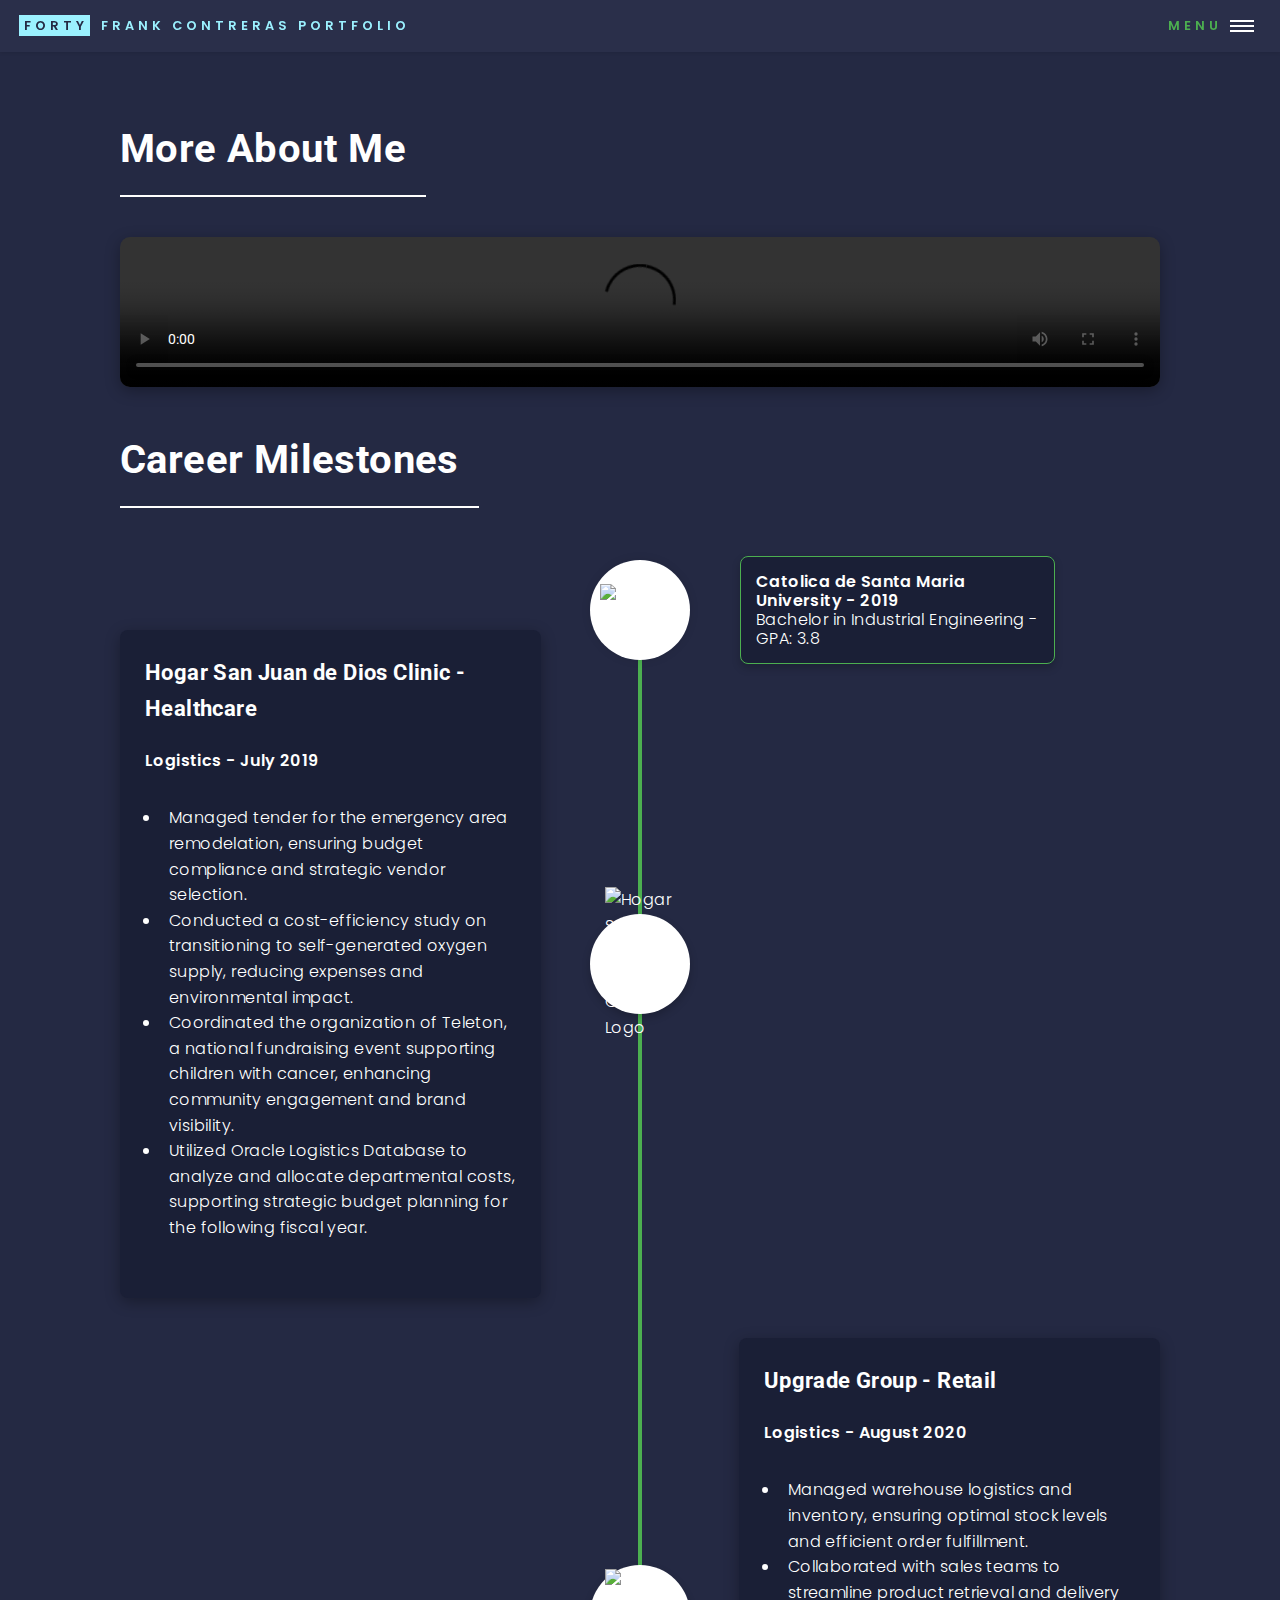
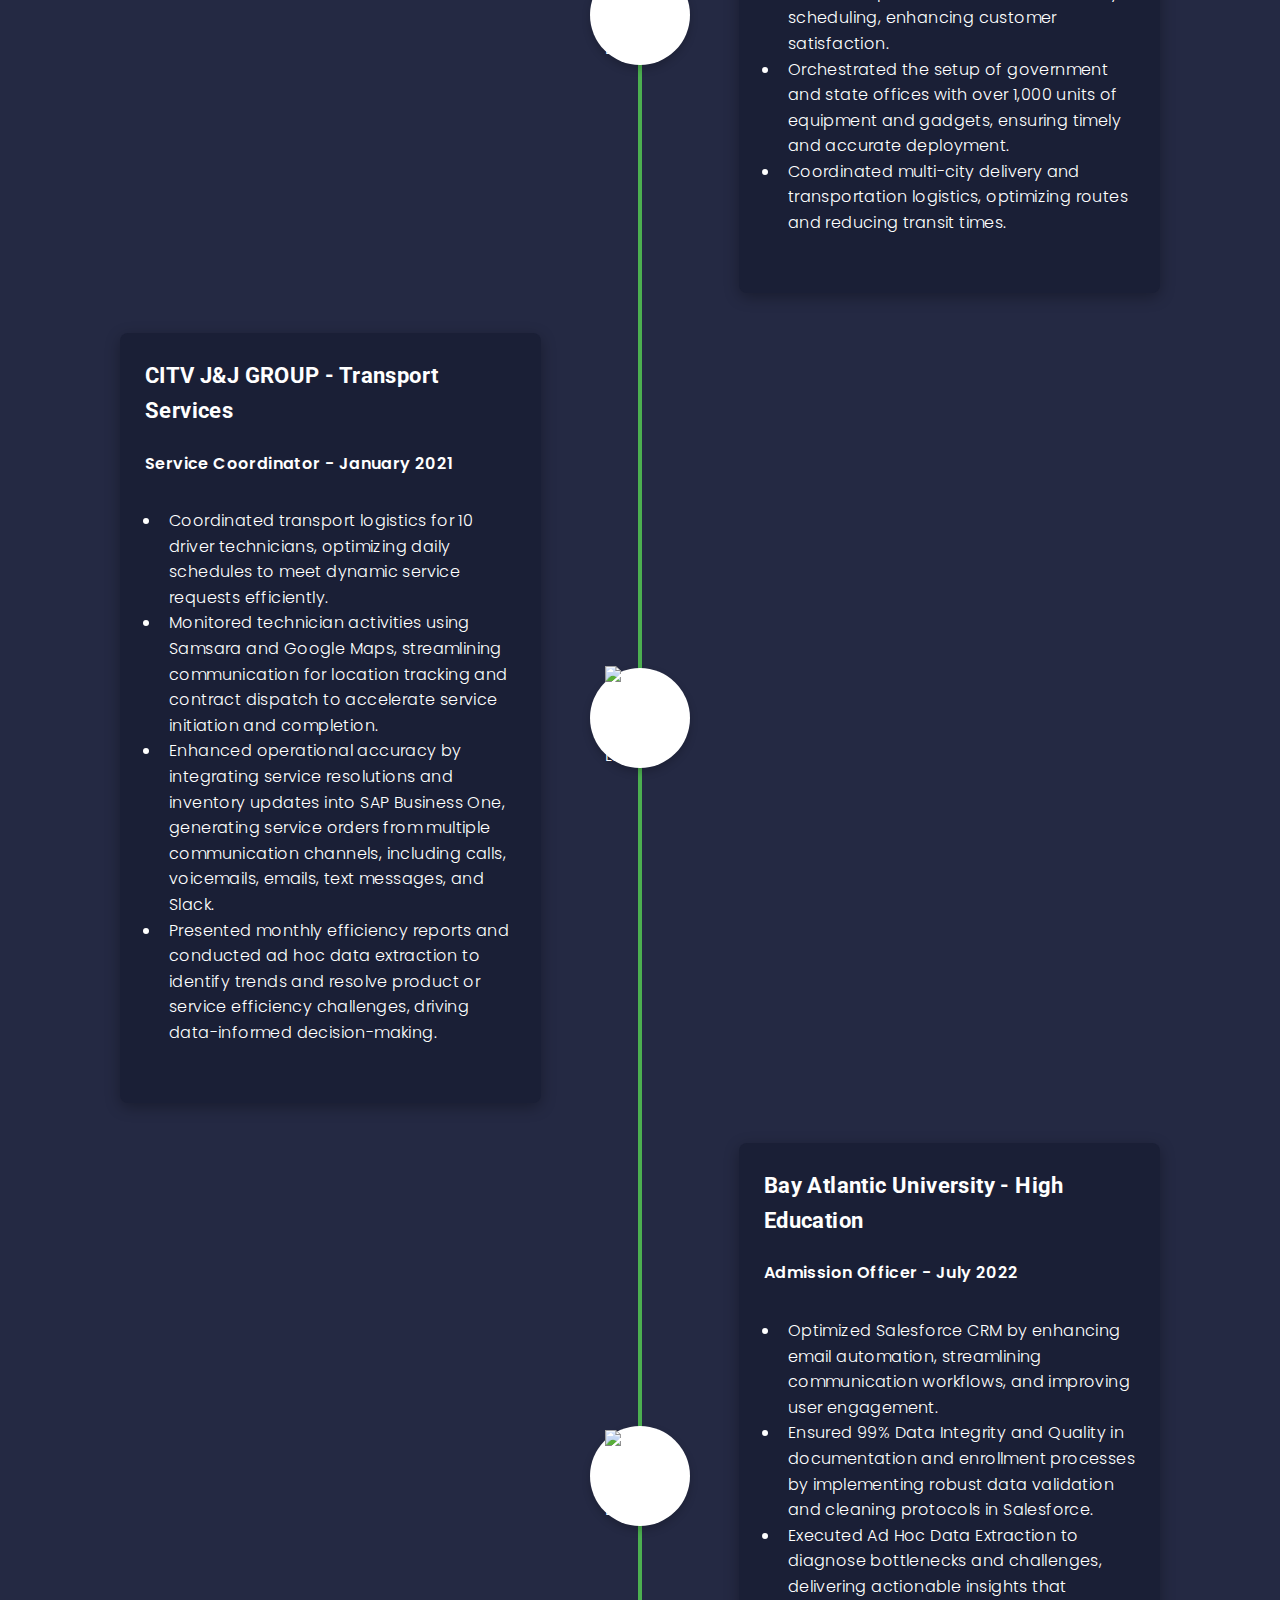
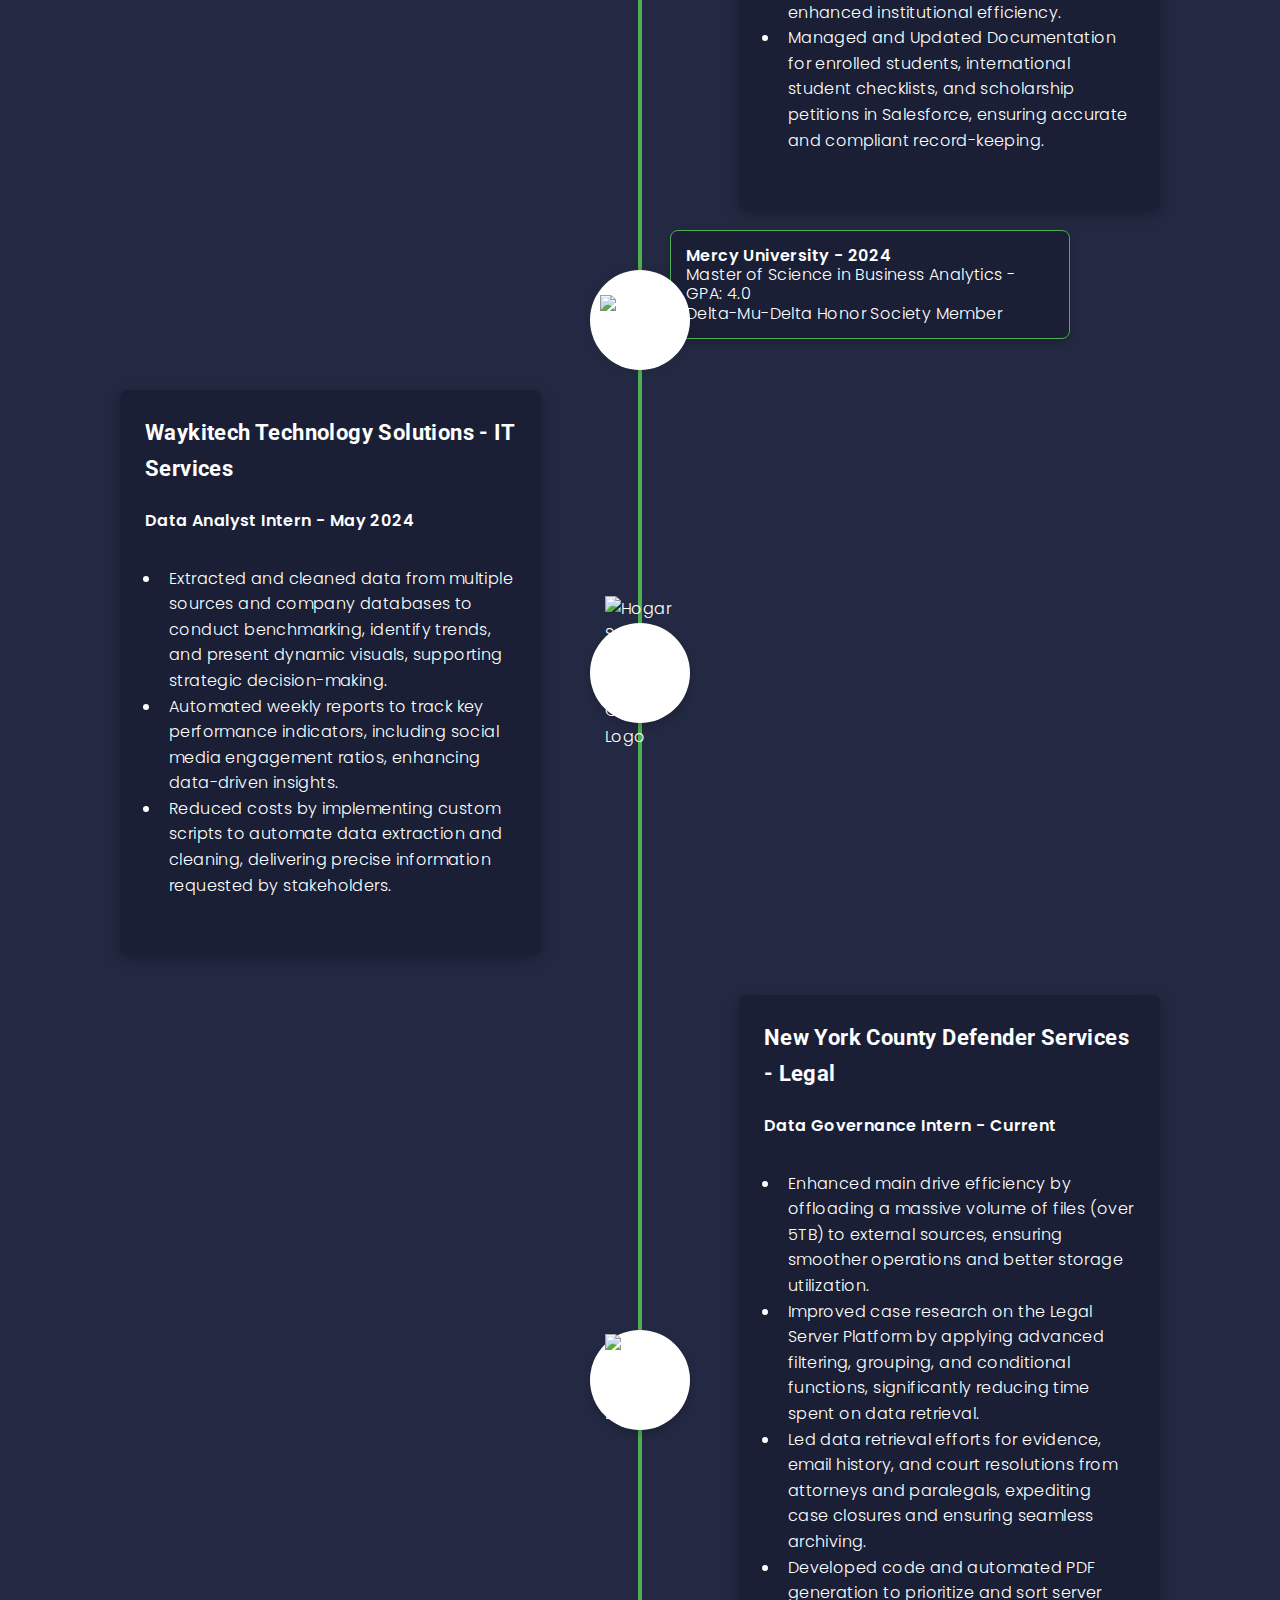
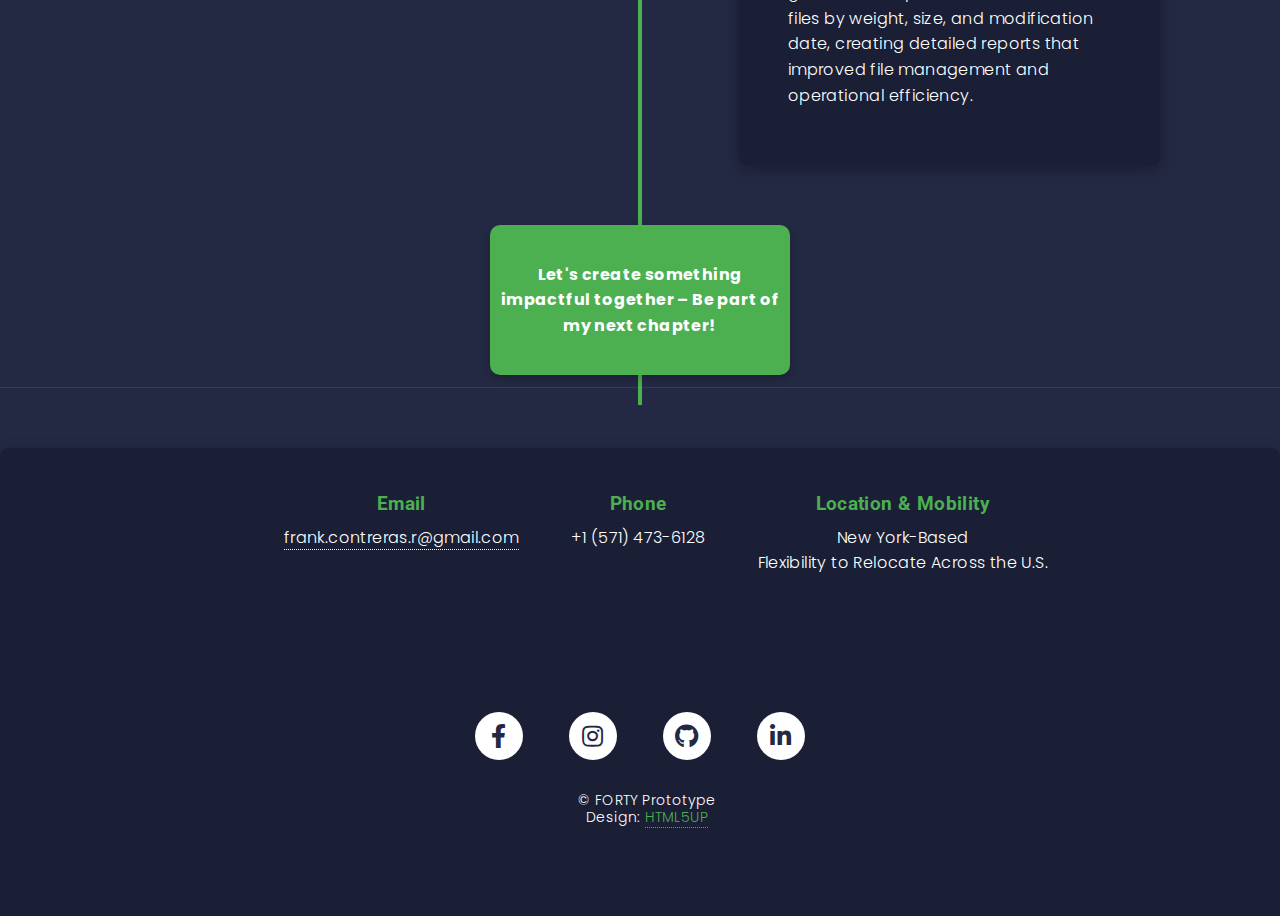
==== commit cc462117: "Update generic.html" ====
--- a/generic.html
+++ b/generic.html
@@ -1,224 +1,486 @@
-<!DOCTYPE HTML>
-<!--
-	Forty by HTML5 UP
-	html5up.net | @ajlkn
-	Free for personal and commercial use under the CCA 3.0 license (html5up.net/license)
--->
-<html>
-	<head>
-		<title>Generic - Forty by HTML5 UP</title>
-		<meta charset="utf-8" />
-		<meta name="viewport" content="width=device-width, initial-scale=1, user-scalable=no" />
-		<link rel="stylesheet" href="assets/css/main.css" />
-		<noscript><link rel="stylesheet" href="assets/css/noscript.css" /></noscript>
-	</head>
-	<body class="is-preload">
-
-		<!-- Wrapper -->
-			<div id="wrapper">
-
-				<!-- Header -->
-					<header id="header">
-						<a href="index.html" class="logo"><strong>Forty</strong> <span>Frank Contreras Portfolio</span></a>
-						<nav>
-							<a href="#menu">Menu</a>
-						</nav>
-					</header>
-
-				<!-- Menu -->
-					<nav id="menu">
-						<ul class="links">
-							<li><a href="index.html">Home</a></li>
-							<li><a href="generic.html">About Me</a></li>							
-						</ul>
-						<ul class="actions stacked">
-							<li><a href="https://www.linkedin.com/in/frankcontrerasramos/details/certifications/" class="button primary fit">Explore Certifications</a></li>
-							<li><a href="https://waykitech.com/" class="button fit">Consulting Services</a></li>
-							
-						</ul>
-					</nav>
-
-				<!-- Main -->
-					<div id="main" class="alt">
-							<style>
-								.image-grid {
-									display: flex;
-									justify-content: space-between;
-									gap: 45px;
-									margin-top: 20px;									
-								}
-								.image-grid img {
-									width: 100%; /* Ensures three images fit in one row with some spacing */
-									height: auto;
-								}
-								.image-descriptions {
-									display: flex;
-									justify-content: space-between;
-									margin-top: 20px;
-								}
-								.image-descriptions p {
-									width: 31.6%;
-									text-align: center;
-								}
-							</style>
-						<!-- One -->
-							<section id="one">
-								<div class="inner">
-									<header class="major">
-										<h1>More About Me</h1>
-									</header>
-									<span class="image main"><img src="images/Generic.jpg" alt="" /></span>
-									<p style="text-align: justify;">I began my professional journey in Arequipa, Peru, earning both my Bachelor's degree and Professional License in <b>Industrial Engineering</b>. This foundation allowed me to develop strong skills in <b>Process Optimization and Project Management</b> across diverse industries, including <b>Transportation, Retail, Logistics, Healthcare, and Services</b>. After three years of hands-on experience, I sought to broaden my skill set in the U.S. While pursuing my MBA, I discovered a deep interest in data analysis through webinars and industry events. I realized the significant role that data plays in driving business decisions in the U.S., far more prominently than in my home country. This realization led me to pursue a <b>Master's in Business Analytics</b> in New York, where I graduated with honors, maintaining a <b>4.0 GPA</b>. Since then, I have honed my technical skills in <b>SQL, Python, and R</b>, working on various projects to apply my knowledge in real-world scenarios. I'm continually updating my expertise, with a focus on emerging technologies such as <b>Machine Learning and AI</b>. I am now actively seeking opportunities to leverage my skills and apply my expertise in data analysis to drive business outcomes, as showcased in my portfolio.</p>
-									
-									<div class="image-grid">
-										<span class="image"><img src="images/Skills01.jpg" alt="" /></span>
-										<span class="image"><img src="images/Skills02.jpg" alt="" /></span>
-										<span class="image"><img src="images/Skills03.jpg" alt="" /></span>
-									</div>
-									<div class="image-descriptions">
-										<p><b>Additional Organizational & Project Management Expertise</b></p>
-										<p><b>Additional Interpersonal & Leadership Attributes</b></p>
-										<p><b>Supplementary Data Analysis & Software Expertise</b></p>
-									</div>
-									<p style="text-align: justify;">My project management expertise includes tools like <b>MS Project, Trello, Visio,</b> and platforms such as <b>MS Teams, Slack, and Microsoft 365</b>. I’ve led projects by creating schedules, planning daily operations, and coordinating teams to meet deadlines. I also have experience handling customer requests and ensuring efficient service delivery, enhancing both organizational and leadership skills.</p>
-									<p style="text-align: justify;">Besides my leadership skills, I am fully <b>bilingual in English and Spanish</b>, allowing me to communicate effectively in diverse professional settings. I thrive <b>under pressure</b>, maintaining focus and delivering high-quality results. My experience in programming has sharpened my <b>attention to detail</b>, while previous roles have made me an efficient <b>multitasker</b>. I also bring strong stamina and physical <b>resilience</b> for tasks that require endurance and effort.</p>
-									<p style="text-align: justify;">In addition to my core data analysis skills, I bring expertise in platforms like <b>Salesforce and SAP Business One</b>, along with proficiency in <b>QGIS and Qlik Sense</b> for advanced dashboard creation and data visualizations. While building my portfolio, I also gained experience with <b>HTML</b> tools such as <b>Visual Studio Code</b>. Furthermore, I've had the opportunity to manage my company’s <b>social media</b> presence, gaining valuable insights into media analysis on platforms like <b>LinkedIn and Instagram</b>.</p>
-									<p style="text-align: justify;">Thank you for taking the time to review my portfolio. If you are interested in connecting, please do not hesitate to reach out using the contact details below. Should you have any feedback, I would greatly appreciate hearing from you. Wishing you all the best, and I look forward to the possibility of working together!</p>
-								</div>
-								
-							</section>
-
-					</div>
-
-				<!-- Contact -->
-				<section class="split-container">
-					<div class="contact-section">
-						<section>
-							<div class="contact-method">
-								<h3>Email</h3>
-								<a href="https://mail.google.com/mail/u/0/?tab=rm&ogbl#inbox?compose=CllgCJZdBjcpvDpJVfNhsmKxRScvFkNspFSQgtRFnPgzQWhGccGJBnQRvLmhJVtBPKSPDkTdZDV"target="_blank" rel="noopener noreferrer">frank.contreras.r@gmail.com</a>
-							</div>
-							
-						</section>
-						<section>
-							<div class="contact-method">
-								<h3>Phone</h3>
-								<span>+1 (571) 473-6128</span>
-							</div>
-						</section>
-						<section>
-							<div class="contact-method">
-								<h3>Location & Mobility</h3>
-								<span>New York-Based<br /> Flexibility to Relocate Across the U.S.</span>
-							</div>
-						</section>
-																	
-					</div>
-					<div class="footer-section">
-						<!-- Footer -->
-						<footer id="footer">
-							<div class="inner">
-								<ul class="icons">
-									<li><a href="https://www.facebook.com/frank.contreras.927/" class="icon brands alt fa-facebook-f"><span class="label">Facebook</span></a></li>
-									<li><a href="https://www.instagram.com/frank.contreras.927/" class="icon brands alt fa-instagram"><span class="label">Instagram</span></a></li>
-									<li><a href="https://github.com/FrankCoRa" class="icon brands alt fa-github"><span class="label">GitHub</span></a></li>
-									<li><a href="https://www.linkedin.com/in/frankcontrerasramos/" class="icon brands alt fa-linkedin-in"><span class="label">LinkedIn</span></a></li>
-								</ul>
-								<ul class="copyright">
-									<li>&copy; FORTY Prototype</li>
-									<li style="margin-right: -50px;">Design: <a href="https://html5up.net">HTML5UP</a></li>
-								</ul>
-								
-							</div>
-						</footer>
-					</div>
-					
-					<style>/* Container for contact info */
-						.contact-section {
-							display: flex;
-							flex-direction: column;   /* Stack the sections vertically */
-							justify-content: center;  /* Center the content vertically */
-							align-items: center;      /* Center the content horizontally */
-							height: 50vh;            /* Full viewport height for vertical centering */
-							text-align: center;       /* Center text inside the sections */
-						}
-						
-						/* Each contact method should have space and be centered */
-						.contact-method {
-							margin-bottom: 40px; /* Space between each contact method */
-						}
-						
-						/* Optional styling for links */
-						.contact-method a {
-							text-decoration: none; /* Remove underline from links */
-							color: #ffffff;           /* Black text for links, you can customize */
-						}
-						
-						.contact-method span, .contact-method h3 {
-							display: block;
-							margin: -8px 0; /* Add some space between title and content */
-						}
-						/* Flexbox container for the footer */
-						#footer .inner {
-							display: flex;
-							flex-direction: column;
-							align-items: center;   /* Center align all content */
-							justify-content: center;
-						}
-					
-						.icons {
-							list-style: none;
-							display: flex;
-							justify-content: center;   /* Ensure horizontal centering */
-							align-items: center;       /* Ensure vertical alignment */
-							gap: 30px;                 /* Adjust spacing between icons */
-							padding: 0;
-							margin: 0px auto;         /* Center horizontally within the container */
-							position: relative;        /* Position the icons relative to its container */
-							left: 30px;                /* Shift the icons 20px to the right */
-						}		
-
-						/* Individual list items (icons) */
-						.icons li {
-							display: inline-block;
-							text-align: center;        /* Center the content inside each list item */
-						}
-
-						/* Styling for icons */
-						.icons .icon {
-							font-size: 22px;           /* Increase the icon size if desired */
-						}
-					
-						/* Optional: Adjust the size of the entire footer section */
-						.footer-section {
-							text-align: center;
-							padding: 0px 0;
-							background-color: #242943; /* Optional: Add background color */
-						}
-					
-						/* Styling for copyright text */
-						.copyright {
-							margin-top: 15px;
-						}
-					
-						/* General reset for margins and padding */
-						h3, a, span {
-							margin: 0;
-							padding: 0;
-						}
-					</style>
-				</section>
-
-			</div>
-
-		<!-- Scripts -->
-			<script src="assets/js/jquery.min.js"></script>
-			<script src="assets/js/jquery.scrolly.min.js"></script>
-			<script src="assets/js/jquery.scrollex.min.js"></script>
-			<script src="assets/js/browser.min.js"></script>
-			<script src="assets/js/breakpoints.min.js"></script>
-			<script src="assets/js/util.js"></script>
-			<script src="assets/js/main.js"></script>
-
-	</body>
-</html>+<!DOCTYPE html>
+<html lang="en">
+<head>
+    <link href="https://fonts.googleapis.com/css2?family=Roboto:wght@400;500;700&family=Poppins:wght@400;600&display=swap" rel="stylesheet">
+    <meta charset="UTF-8">
+    <meta name="viewport" content="width=device-width, initial-scale=1.0">
+    <title>Frank Contreras Portfolio</title>
+    <link rel="stylesheet" href="assets/css/main.css">
+    <noscript><link rel="stylesheet" href="assets/css/noscript.css"></noscript>
+    <style>
+        /* General Styles */
+        body {
+            background-color: #242943;
+            color: #ffffff;
+            font-family: 'Poppins', sans-serif;
+            line-height: 1.6;
+        }
+
+        h1, h2, h3 {
+            font-family: 'Roboto', sans-serif;
+            font-weight: 700;
+            color: #ffffff;
+        }
+
+        a {
+            color: #4CAF50;
+            text-decoration: none;
+            transition: color 0.3s ease;
+        }
+
+        a:hover {
+            color: #45a049;
+        }
+
+        /* Full-size video */
+        .video-container {
+            width: 100%;
+            margin: 40px 0;
+            border-radius: 10px;
+            overflow: hidden;
+            box-shadow: 0 4px 15px rgba(0, 0, 0, 0.3);
+        }
+
+        .video-container video {
+            width: 100%;
+            height: auto;
+            display: block;
+        }
+
+        /* Vertical timeline */
+        .timeline {
+            position: relative;
+            max-width: 1200px;
+            margin: 0 auto;
+            padding: 50px 0;
+        }
+
+        .timeline::before {
+            content: '';
+            position: absolute;
+            left: 50%;
+            width: 4px;
+            height: 100%;
+            background: #4CAF50;
+            transform: translateX(-50%);
+            z-index: 0;
+        }
+
+        .timeline-logo {
+            position: absolute;
+            left: 50%;
+            transform: translateX(-50%);
+            top: 20px;
+            width: 100px;
+            height: 100px;
+            background: #ffffff;
+            border-radius: 50%;
+            box-shadow: 0 0 10px rgba(0, 0, 0, 0.1);
+            z-index: 10;
+            display: flex;
+            justify-content: center;
+            align-items: center;
+        }
+
+        .timeline-logo.conclusion {
+            width: 300px;
+            height: 150px;
+            background-color: #4CAF50;
+            color: white;
+            font-weight: bold;
+            text-align: center;
+            border-radius: 10px;
+            box-shadow: 0 4px 8px rgba(0, 0, 0, 0.2);
+        }
+
+        .timeline-logo.conclusion p {
+            margin: 0;
+            padding: 10px;
+        }
+
+        .timeline-logo img {
+            width: 80%;
+            position: relative;
+            z-index: 2; /* Higher z-index to appear above the line */
+        }
+
+        .small-container {
+            position: absolute;
+            left: 150px;
+            width: 315px;
+            padding: 15px;
+            background-color: #1a1f36;
+            border: 1px solid #4CAF50;
+            border-radius: 8px;
+            box-shadow: 0 4px 8px rgba(0, 0, 0, 0.2);
+            color: #ffffff;
+        }
+        .small-container p {
+            margin: 0;
+            line-height: 1.2;
+        }
+        .small-container-2 {
+            position: absolute;
+            right: 90px;
+            top: -20px; 
+            width: 400px;
+            padding: 15px;
+            background-color: #1a1f36;
+            border: 1px solid #4CAF50;
+            border-radius: 8px;
+            box-shadow: 0 4px 8px rgba(0, 0, 0, 0.2);
+            color: #ffffff;
+        }
+
+        .small-container-2 p {
+            margin: 0;
+            line-height: 1.2;
+        }
+
+        .timeline-container {
+            position: relative;
+            width: 100%;
+            margin: 40px 0;
+            display: flex;
+            justify-content: flex-start;
+            align-items: center;
+            transition: transform 0.3s ease;
+        }
+
+        .timeline-container:hover {
+            transform: translateY(-5px);
+        }
+
+        .timeline-container.left {
+            justify-content: flex-start;
+            padding-right: 10%;
+        }
+
+        .timeline-container.right {
+            justify-content: flex-end;
+            padding-left: 10%;
+        }
+
+        .timeline-container .content {
+            background: #1a1f36;
+            color: white;
+            padding: 25px;
+            border-radius: 8px;
+            box-shadow: 0 4px 15px rgba(0, 0, 0, 0.3);
+            width: 45%;
+            text-align: left;
+            font-family: 'Poppins', sans-serif;
+            font-size: 16px;
+        }
+
+        .timeline-container .icon {
+            position: absolute;
+            top: 50%;
+            left: 50%;
+            transform: translate(-50%, -50%);
+            width: 100px;
+            height: 100px;
+            background: #ffffff;
+            border-radius: 50%;
+            display: flex;
+            justify-content: center;
+            align-items: center;
+            box-shadow: 0 4px 8px rgba(0, 0, 0, 0.2);
+            z-index: 5;
+        }
+
+        .timeline-container .icon img {
+            width: 70%;
+        }
+
+        /* Contact section */
+        .contact-section {
+            display: flex;
+            justify-content: center;
+            text-align: center;
+            padding: 40px 20px;
+            background-color: #1a1f36;
+            border-radius: 10px;
+            box-shadow: 0 4px 15px rgba(0, 0, 0, 0.3);
+            color: #ffffff;
+            margin-top: 60px;
+        }
+
+        .contact-content {
+            display: flex;
+            gap: 50px;
+        }
+
+        .contact-method h3 {
+            margin-bottom: 5px;
+            font-size: 1.2em;
+            color: #4CAF50;
+        }
+
+        .contact-method a,
+        .contact-method span {
+            color: #ffffff;
+            text-decoration: none;
+            font-size: 1em;
+        }
+
+        .contact-method a:hover {
+            color: #4CAF50;
+            text-decoration: underline;
+        }
+
+        /* Footer */
+        .footer-section {
+            text-align: center;
+            padding: 30px 0;
+            background-color: #1a1f36;
+            margin-top: -30px;
+        }
+
+        .icons {
+            list-style: none;
+            display: flex;
+            justify-content: center;
+            gap: 30px;
+            padding: 0;
+        }
+
+        .icons li {
+            display: inline-block;
+        }
+
+        .icons .icon {
+            font-size: 24px;
+            color: #4CAF50;
+            transition: color 0.3s ease;
+        }
+
+        .icons .icon:hover {
+            color: #45a049;
+        }
+
+        .copyright {
+            margin-top: 20px;
+            font-size: 14px;
+            color: #a0a0a0;
+        }
+        .copyright p {
+        margin: 0;
+        line-height: 1.2;
+        color: #ffffff;
+        }
+    </style>
+</head>
+<body class="is-preload">
+    <div id="wrapper">
+        <!-- Header -->
+        <header id="header">
+            <a href="index.html" class="logo"><strong>Forty</strong> <span>Frank Contreras Portfolio</span></a>
+            <nav><a href="#menu">Menu</a></nav>
+        </header>
+
+        <!-- Menu -->
+        <nav id="menu">
+            <ul class="links">
+                <li><a href="index.html">Home</a></li>
+                <li><a href="generic.html">About Me</a></li>
+            </ul>
+            <ul class="actions stacked">
+                <li><a href="https://www.linkedin.com/in/frankcontrerasramos/details/certifications/" class="button primary fit">Explore Certifications</a></li>
+                <li><a href="https://nycds.org/donate/" class="button fit">Fair Trial Rights</a></li>
+            </ul>
+        </nav>
+
+        <!-- Main Content -->
+        <div id="main" class="alt">
+            <section id="one">
+                <div class="inner">
+                    <header class="major">
+                        <h1>More About Me</h1>
+                    </header>
+                    <div class="video-container">
+                        <video controls>
+                            <source src="videos/Generic.mp4" type="video/mp4">
+                            Your browser does not support the video tag.
+                        </video>
+                    </div>
+                    <header class="major">
+                        <h1>Career Milestones</h1>
+                    </header>
+                    <div class="timeline">
+                        <div class="timeline-logo">
+                            <img src="images/UCSM.png" alt="Main Logo">
+                            <div class="small-container">
+                                <p><strong>Catolica de Santa Maria University - 2019</strong></p>
+                                <p>Bachelor in Industrial Engineering - GPA: 3.8</p>
+                            </div>
+                        </div>
+
+                        <!-- Timeline Event Start -->
+                        <div class="timeline-container left">
+                            <div class="icon">
+                                <img src="./images/HCSJD.png" alt="Hogar San Juan de Dios Clinic Logo">
+                            </div>
+                            <div class="content">
+                                <h3>Hogar San Juan de Dios Clinic - Healthcare</h3>
+                                <p><strong>Logistics - July 2019</strong></p>
+                                <ul>
+                                    <li>Managed tender for the emergency area remodelation, ensuring budget compliance and strategic vendor selection.</li>
+                                    <li>Conducted a cost-efficiency study on transitioning to self-generated oxygen supply, reducing expenses and environmental impact.</li>
+                                    <li>Coordinated the organization of Teleton, a national fundraising event supporting children with cancer, enhancing community engagement and brand visibility.</li>
+                                    <li>Utilized Oracle Logistics Database to analyze and allocate departmental costs, supporting strategic budget planning for the following fiscal year.</li>
+                                </ul>
+                            </div>
+                        </div>
+                        <!-- Timeline Event End -->
+
+                        <!-- Timeline Event Start -->
+                        <div class="timeline-container right">
+                            <div class="icon">
+                                <img src="images/Upgrade.webp" alt="Upgrade Group Logo">
+                            </div>
+                            <div class="content">
+                                <h3>Upgrade Group - Retail</h3>
+                                <p><strong>Logistics - August 2020</strong></p>
+                                <ul>
+                                    <li>Managed warehouse logistics and inventory, ensuring optimal stock levels and efficient order fulfillment.</li>
+                                    <li>Collaborated with sales teams to streamline product retrieval and delivery scheduling, enhancing customer satisfaction.</li>
+                                    <li>Orchestrated the setup of government and state offices with over 1,000 units of equipment and gadgets, ensuring timely and accurate deployment.</li>
+                                    <li>Coordinated multi-city delivery and transportation logistics, optimizing routes and reducing transit times.</li>
+                                </ul>
+                            </div>
+                        </div>
+                        <!-- Timeline Event End -->
+
+                        <!-- Timeline Event Start -->
+                        <div class="timeline-container left">
+                            <div class="icon">
+                                <img src="./images/CITV.png" alt="CITV J&J Group Logo">
+                            </div>
+                            <div class="content">
+                                <h3>CITV J&J GROUP - Transport Services</h3>
+                                <p><strong>Service Coordinator - January 2021</strong></p>
+                                <ul>
+                                    <li>Coordinated transport logistics for 10 driver technicians, optimizing daily schedules to meet dynamic service requests efficiently.</li>
+                                    <li>Monitored technician activities using Samsara and Google Maps, streamlining communication for location tracking and contract dispatch to accelerate service initiation and completion.</li>
+                                    <li>Enhanced operational accuracy by integrating service resolutions and inventory updates into SAP Business One, generating service orders from multiple communication channels, including calls, voicemails, emails, text messages, and Slack.</li>
+                                    <li>Presented monthly efficiency reports and conducted ad hoc data extraction to identify trends and resolve product or service efficiency challenges, driving data-informed decision-making.</li>
+                                </ul>
+                            </div>
+                        </div>
+
+                    
+
+                        <!-- Timeline Event Start -->
+                        <div class="timeline-container right">
+                            <div class="icon">
+                                <img src="images/BAU.png" alt="Upgrade Group Logo">
+                            </div>
+                            <div class="content">
+                                <h3>Bay Atlantic University - High Education</h3>
+                                <p><strong>Admission Officer - July 2022</strong></p>
+                                <ul>
+                                    <li>Optimized Salesforce CRM by enhancing email automation, streamlining communication workflows, and improving user engagement.</li>
+                                    <li>Ensured 99% Data Integrity and Quality in documentation and enrollment processes by implementing robust data validation and cleaning protocols in Salesforce.</li>
+                                    <li>Executed Ad Hoc Data Extraction to diagnose bottlenecks and challenges, delivering actionable insights that enhanced institutional efficiency.</li>
+                                    <li>Managed and Updated Documentation for enrolled students, international student checklists, and scholarship petitions in Salesforce, ensuring accurate and compliant record-keeping.</li>
+                                </ul>
+                            </div>
+                        </div>
+                        <!-- Timeline Event End -->
+                    <div class="timeline">
+                            <div class="timeline-logo">
+                                <img src="images/Mercy.webp" alt="Main Logo">
+                            </div>
+                            <div class="small-container-2">
+                                <p><strong>Mercy University - 2024</strong></p>
+                                <p>Master of Science in Business Analytics - GPA: 4.0</p>
+                                <p>Delta-Mu-Delta Honor Society Member</p>
+                            </div>
+                        </div>   
+                        <!-- Timeline Event Start -->
+                        <div class="timeline-container left">
+                            <div class="icon">
+                                <img src="./images/WAYKI.png" alt="Hogar San Juan de Dios Clinic Logo">
+                            </div>
+                            <div class="content">
+                                <h3>Waykitech Technology Solutions - IT Services</h3>
+                                <p><strong>Data Analyst Intern - May 2024</strong></p>
+                                <ul>
+                                    <li>Extracted and cleaned data from multiple sources and company databases to conduct benchmarking, identify trends, and present dynamic visuals, supporting strategic decision-making.</li>
+                                    <li>Automated weekly reports to track key performance indicators, including social media engagement ratios, enhancing data-driven insights.</li>
+                                    <li>Reduced costs by implementing custom scripts to automate data extraction and cleaning, delivering precise information requested by stakeholders.</li>
+                                </ul>
+                            </div>
+                        </div>
+
+                        <!-- Timeline Event Start -->
+                        <div class="timeline-container right">
+                            <div class="icon">
+                                <img src="images/NYCDS.png" alt="Upgrade Group Logo">
+                            </div>
+                            <div class="content">
+                                <h3>New York County Defender Services - Legal</h3>
+                                <p><strong>Data Governance Intern - Current</strong></p>
+                                <ul>
+                                    <li>Enhanced main drive efficiency by offloading a massive volume of files (over 5TB) to external sources, ensuring smoother operations and better storage utilization.</li>
+                                    <li>Improved case research on the Legal Server Platform by applying advanced filtering, grouping, and conditional functions, significantly reducing time spent on data retrieval.</li>
+                                    <li>Led data retrieval efforts for evidence, email history, and court resolutions from attorneys and paralegals, expediting case closures and ensuring seamless archiving.</li>
+                                    <li>Developed code and automated PDF generation to prioritize and sort server files by weight, size, and modification date, creating detailed reports that improved file management and operational efficiency.</li>
+                                </ul>
+                            </div>
+                        </div>
+
+                        <div class="timeline">
+                            <div class="timeline-logo conclusion">
+                                <p>Let's create something impactful together – Be part of my next chapter!</p>
+                            </div>
+                        </div>
+                    </div>
+                </div>
+            </section>
+        </div>
+
+        <!-- Contact Section -->
+        <section class="contact-section">
+            <div class="contact-method">
+                <h3>Email</h3>
+                <a href="mailto:frank.contreras.r@gmail.com">frank.contreras.r@gmail.com</a>
+            </div>
+            <div class="contact-method">
+                <h3>Phone</h3>
+                <span>+1 (571) 473-6128</span>
+            </div>
+            <div class="contact-method">
+                <h3>Location & Mobility</h3>
+                <span>New York-Based<br>Flexibility to Relocate Across the U.S.</span>
+            </div>
+        </section>
+
+        <!-- Footer -->
+        <footer class="footer-section">
+            <div class="inner">
+                <ul class="icons">
+                    <li><a href="https://www.facebook.com/frank.contreras.927/" class="icon brands alt fa-facebook-f"><span class="label">Facebook</span></a></li>
+                    <li><a href="https://www.instagram.com/frank.contreras.927/" class="icon brands alt fa-instagram"><span class="label">Instagram</span></a></li>
+                    <li><a href="https://github.com/FrankCoRa" class="icon brands alt fa-github"><span class="label">GitHub</span></a></li>
+                    <li><a href="https://www.linkedin.com/in/frankcontrerasramos/" class="icon brands alt fa-linkedin-in"><span class="label">LinkedIn</span></a></li>
+                </ul>
+                <ul class="copyright">
+                    <p>&copy; FORTY Prototype</p>
+                    <p>Design: <a href="https://html5up.net">HTML5UP</a></p>
+                </ul>
+            </div>
+        </footer>
+    </div>
+
+    <!-- Scripts -->
+    <script src="assets/js/jquery.min.js"></script>
+    <script src="assets/js/jquery.scrolly.min.js"></script>
+    <script src="assets/js/jquery.scrollex.min.js"></script>
+    <script src="assets/js/browser.min.js"></script>
+    <script src="assets/js/breakpoints.min.js"></script>
+    <script src="assets/js/util.js"></script>
+    <script src="assets/js/main.js"></script>
+</body>
+</html>
